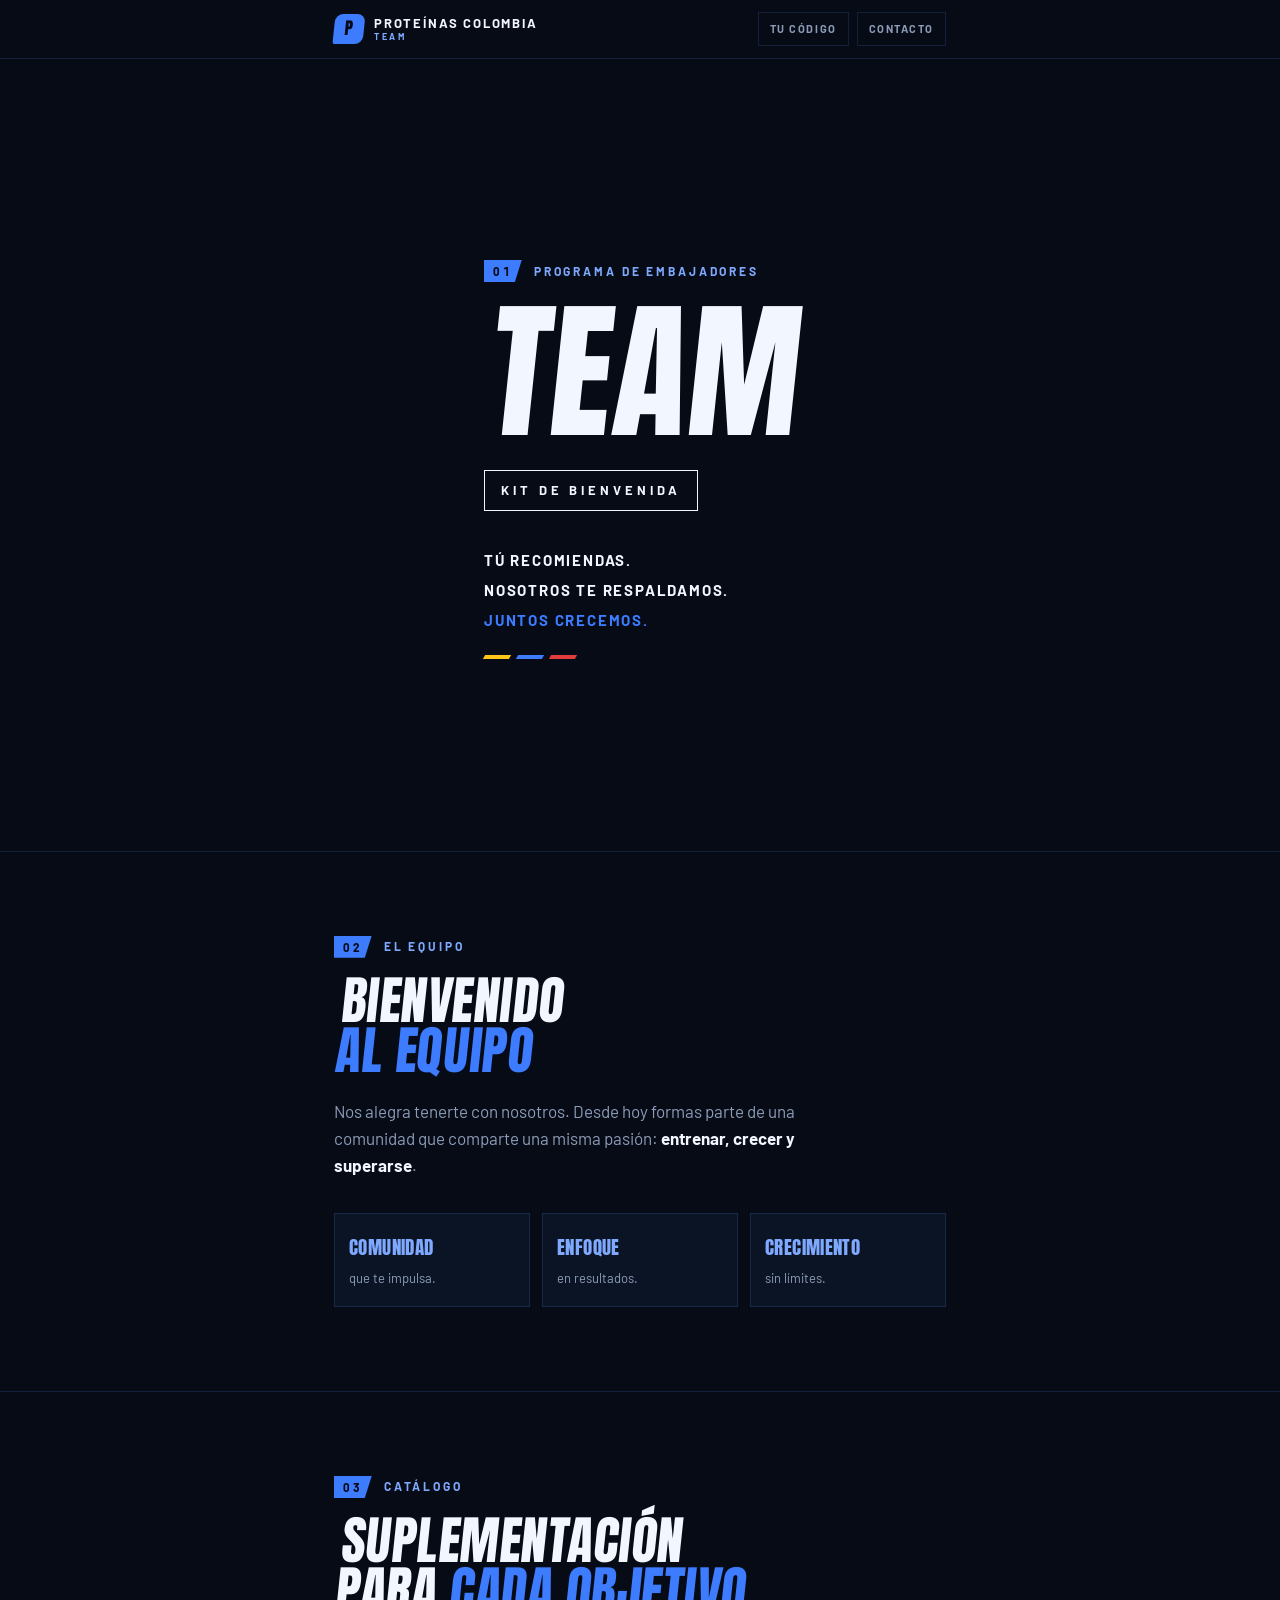
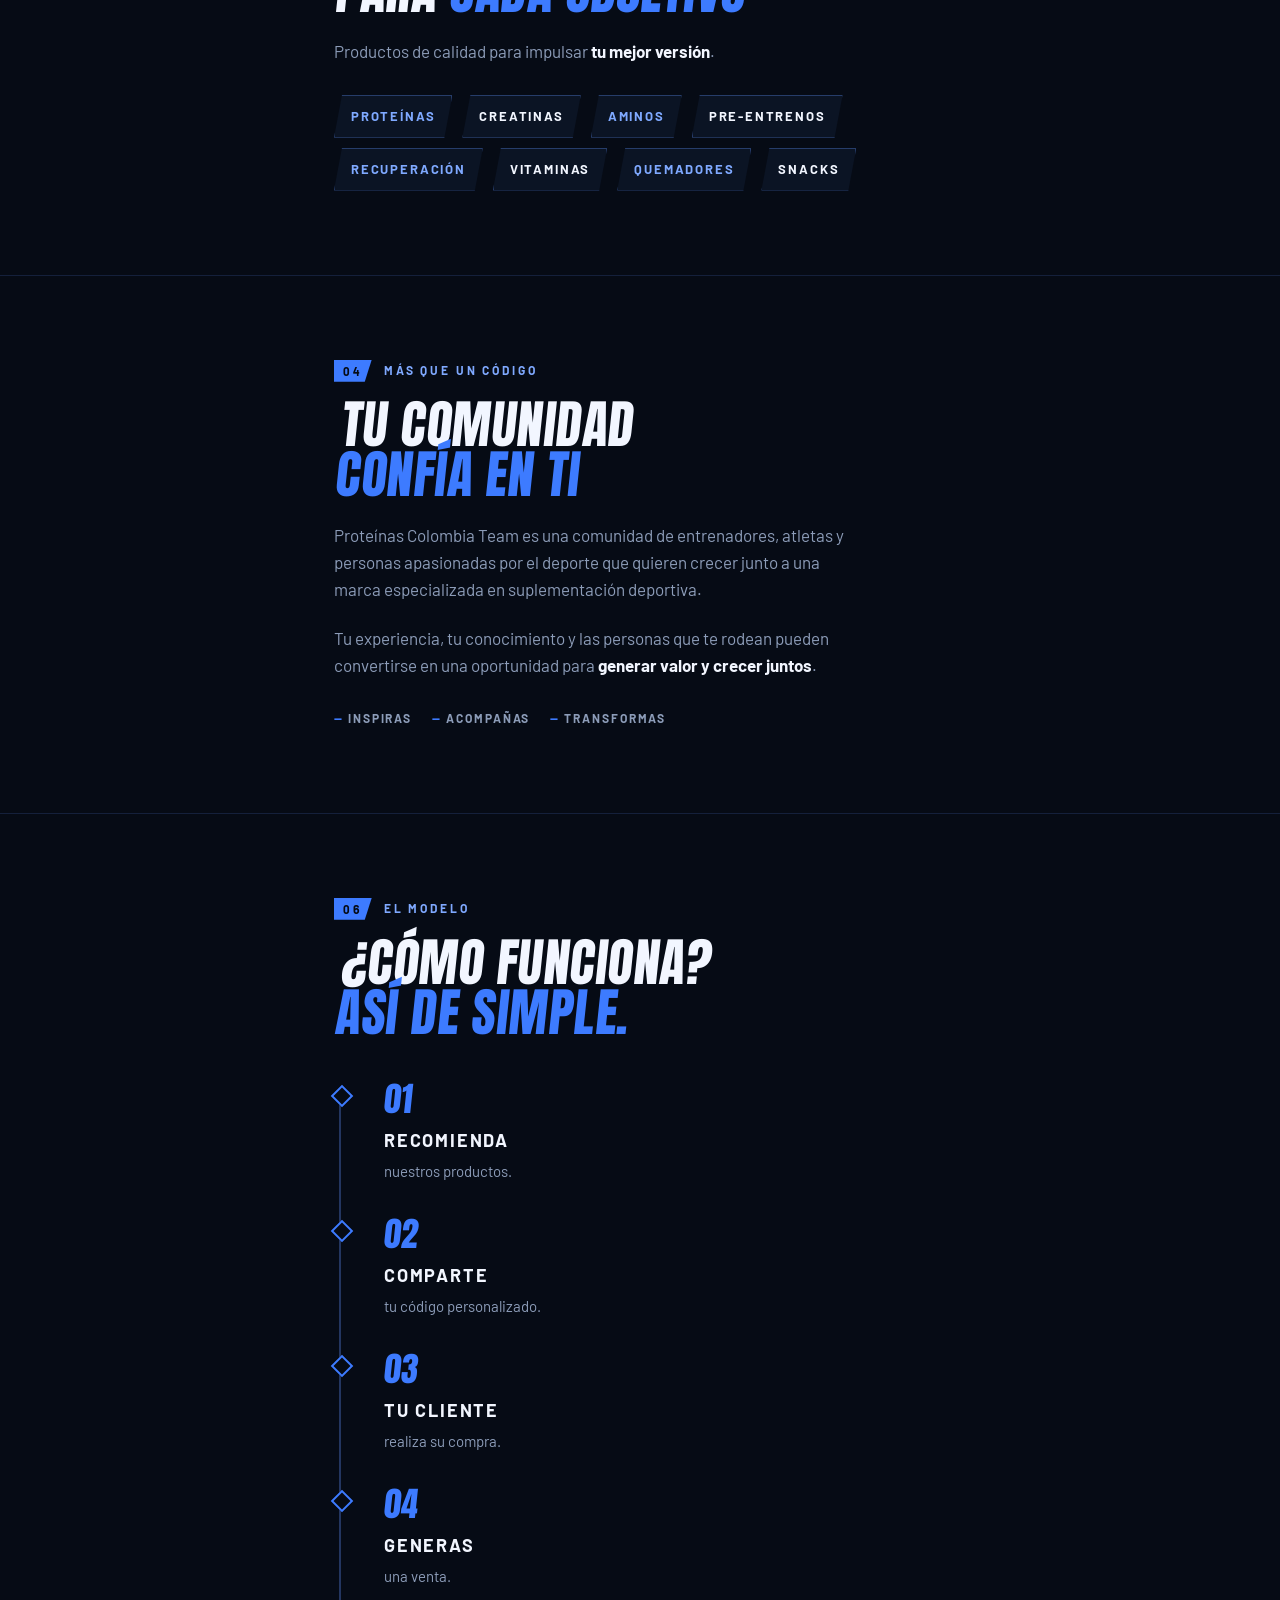
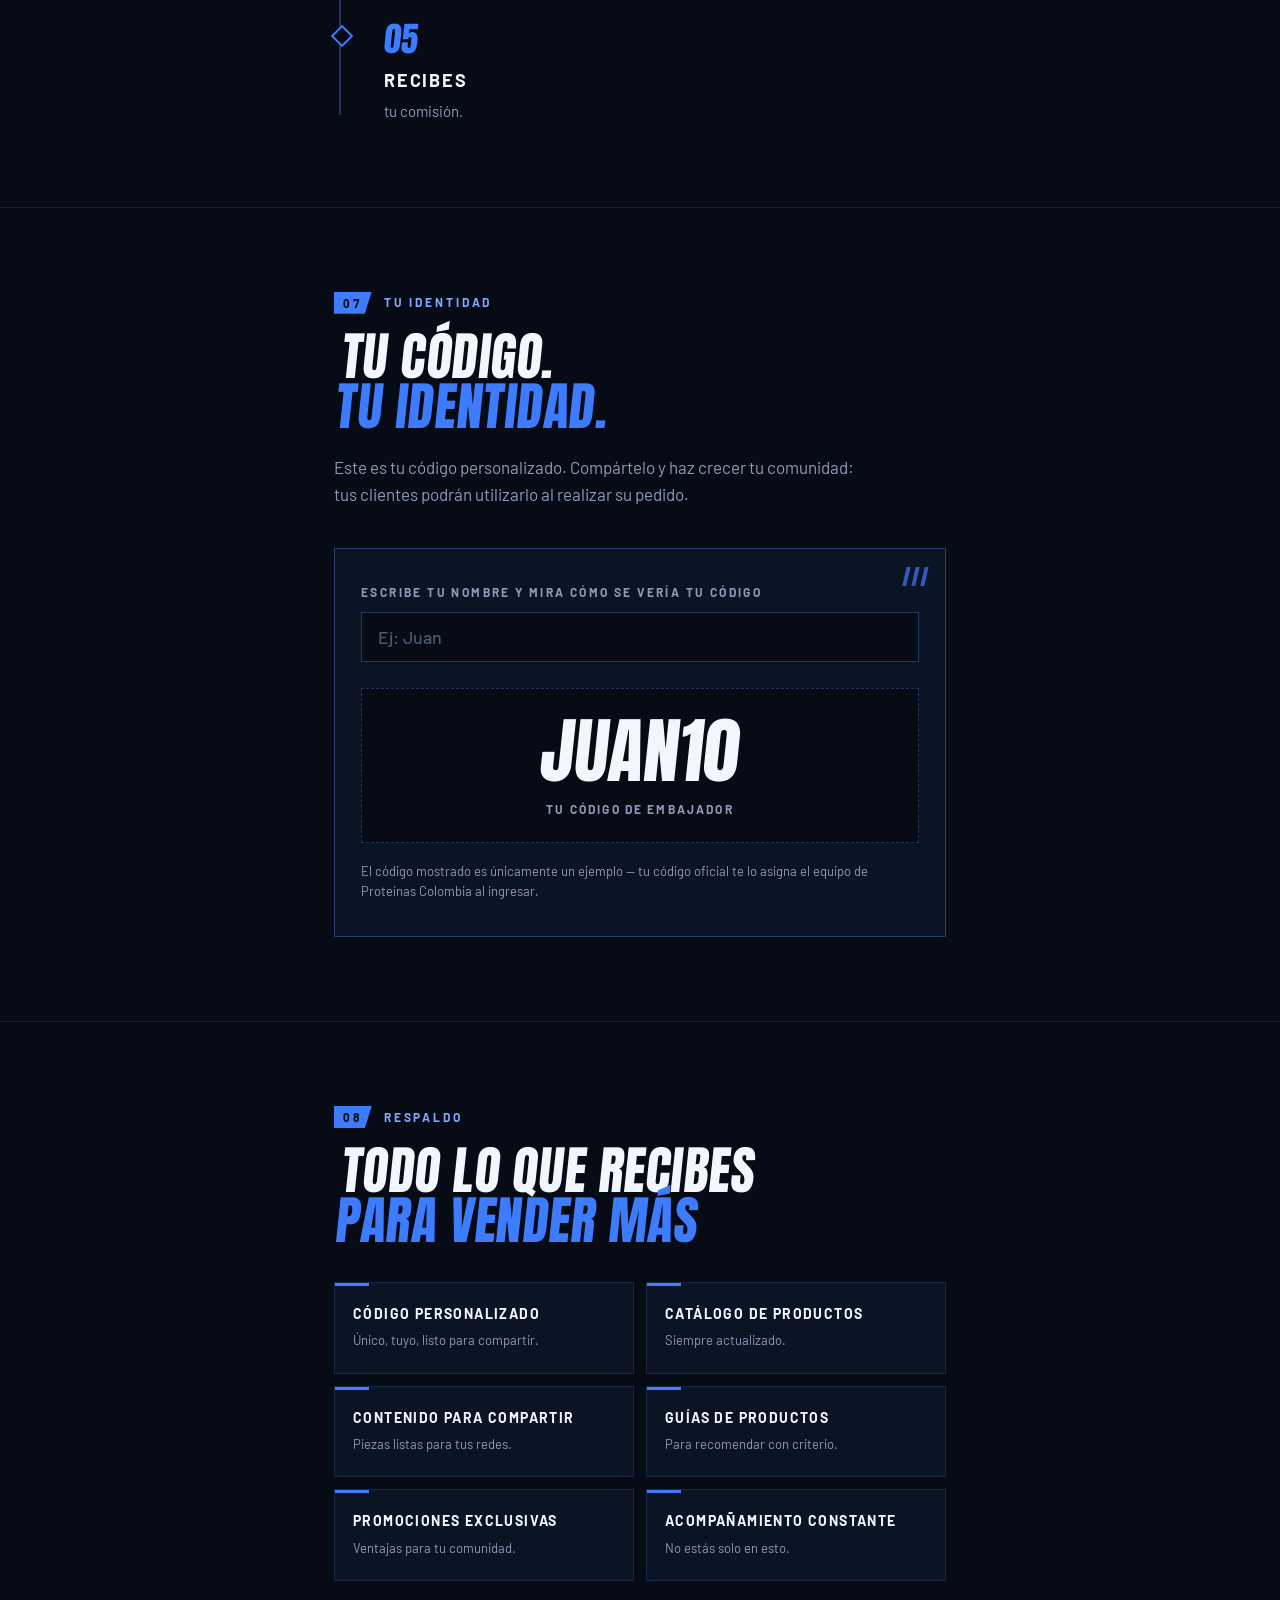
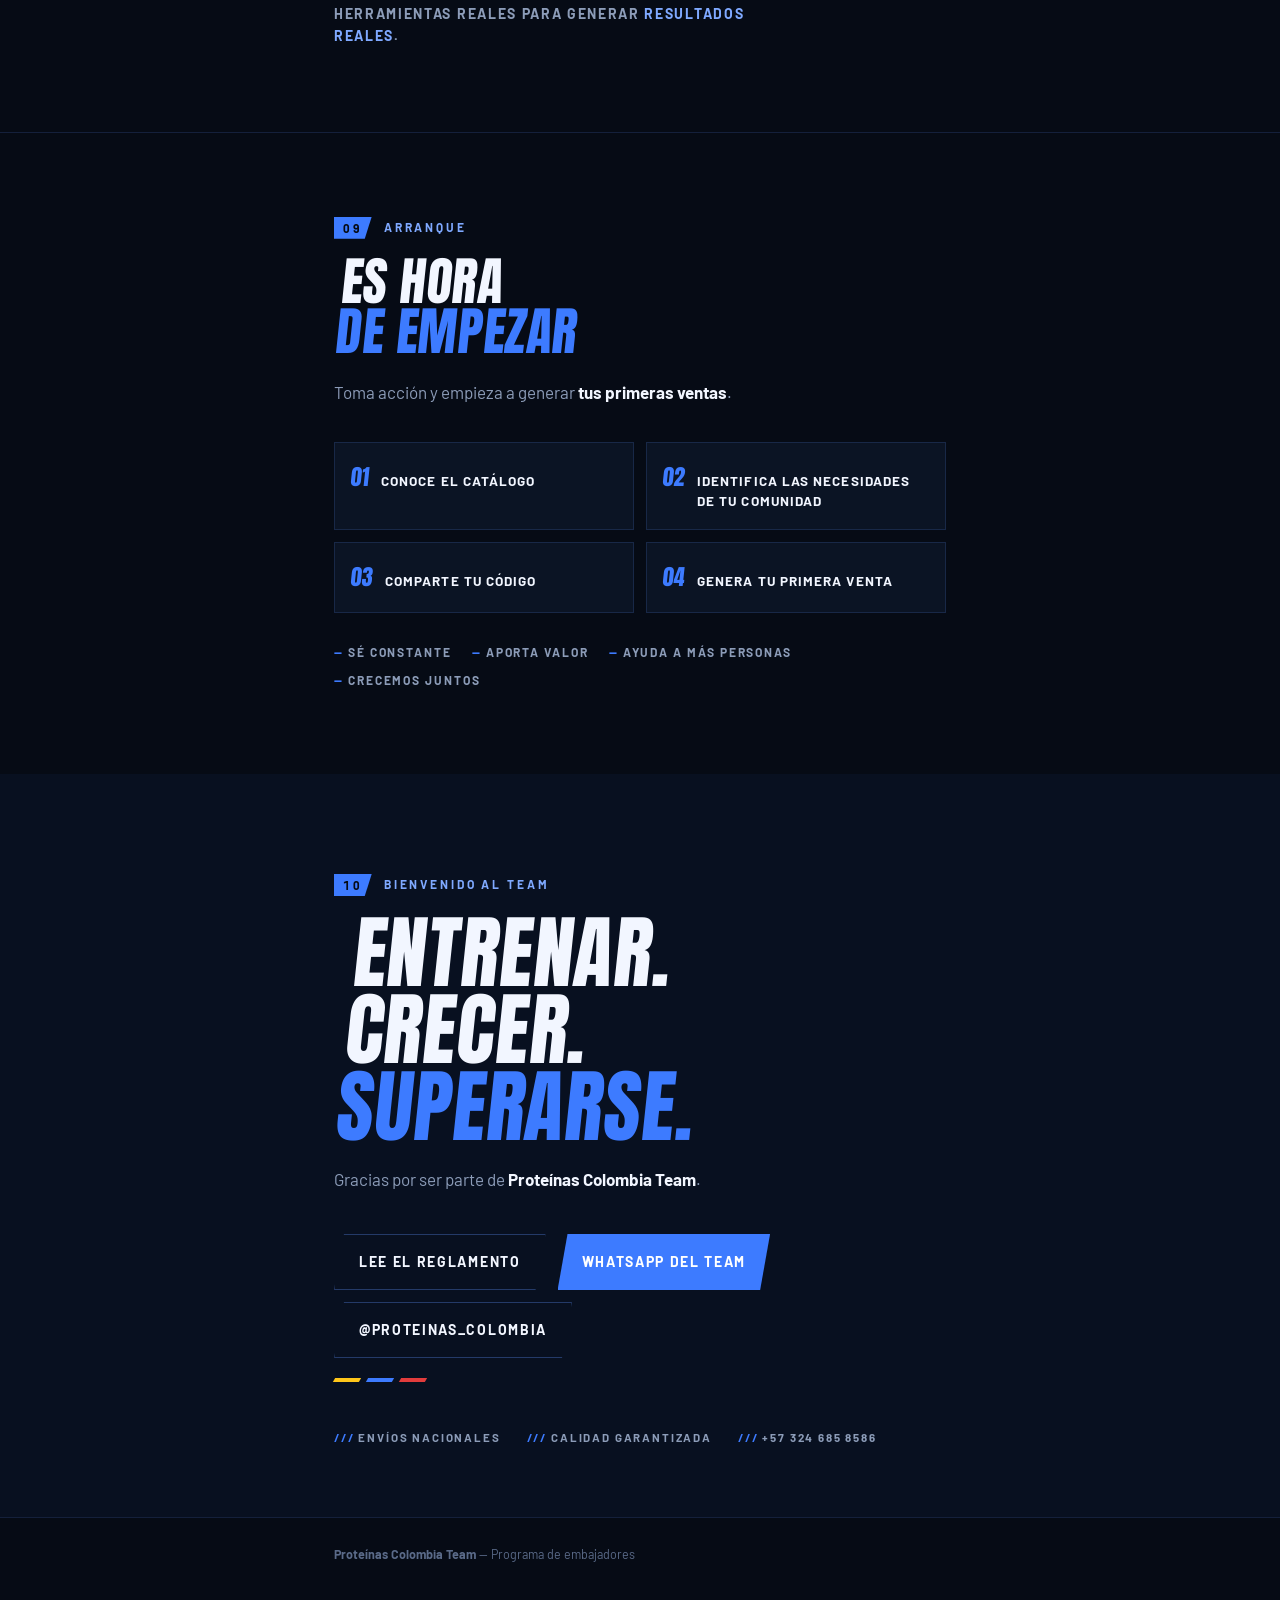
==== web/index.html @ 107feb11 "Versión final aprobada: documentos de producción listos para publicar - Estructura HTML completa con" ====
<!doctype html>
<html lang="es">
<head>
<meta charset="utf-8">
<meta name="viewport" content="width=device-width, initial-scale=1">
<meta name="robots" content="noindex, nofollow">
<meta name="theme-color" content="#060B15">
<link rel="icon" href="data:image/svg+xml,%3Csvg%20xmlns%3D%27http%3A%2F%2Fwww.w3.org%2F2000%2Fsvg%27%20viewBox%3D%270%200%2064%2064%27%3E%3Crect%20width%3D%2764%27%20height%3D%2764%27%20rx%3D%2714%27%20fill%3D%27%233D7BFF%27%2F%3E%3Ctext%20x%3D%2734%27%20y%3D%2747%27%20font-family%3D%27Arial%20Black%2CArial%2Csans-serif%27%20font-size%3D%2740%27%20font-weight%3D%27900%27%20font-style%3D%27italic%27%20text-anchor%3D%27middle%27%20fill%3D%27%23060B15%27%3EP%3C%2Ftext%3E%3C%2Fsvg%3E">
<title>Proteínas Colombia Team — Kit de Bienvenida</title>
<style>
@font-face{font-family:'Anton';font-style:normal;font-weight:400;src:url([data-uri]) format('woff2')}
@font-face{font-family:'Barlow';font-style:normal;font-weight:400;src:url([data-uri]) format('woff2')}
@font-face{font-family:'Barlow';font-style:normal;font-weight:500;src:url([data-uri]) format('woff2')}
@font-face{font-family:'Barlow';font-style:normal;font-weight:700;src:url([data-uri]) format('woff2')}

:root{
  --bg:#060B15;
  --bg-2:#081020;
  --panel:#0B1424;
  --panel-2:#0E1930;
  --line:rgba(96,146,255,.16);
  --line-2:rgba(96,146,255,.32);
  --blue:#3D7BFF;
  --blue-hi:#7FA9FF;
  --paper:#F2F6FF;
  --muted:#8C9CB8;
  --yellow:#FFC61A;
  --red:#E23C3C;
  --display:'Anton',system-ui,sans-serif;
  --body:'Barlow',system-ui,sans-serif;
}
/* Marca de una sola atmósfera: el mundo visual del Team es nocturno, en ambos temas */
:root[data-theme="light"],:root[data-theme="dark"]{color-scheme:dark}

*{box-sizing:border-box}
body{
  margin:0;background:var(--bg);color:var(--paper);
  font-family:var(--body);font-size:17px;line-height:1.6;
  -webkit-font-smoothing:antialiased;overflow-x:hidden;
}

/* ---------- utilidades de marca ---------- */
.wrap{max-width:660px;margin:0 auto;padding:0 24px}
.eyebrow{
  font-size:12px;font-weight:700;letter-spacing:.24em;text-transform:uppercase;
  color:var(--blue-hi);display:flex;align-items:center;gap:12px;margin:0 0 18px;
}
.eyebrow .pg{
  font-variant-numeric:tabular-nums;color:var(--bg);background:var(--blue);
  padding:2px 9px 1px;clip-path:polygon(0 0,100% 0,calc(100% - 7px) 100%,0 100%);
}
h1,h2,h3{margin:0;text-wrap:balance}
.display{
  font-family:var(--display);font-weight:400;text-transform:uppercase;
  transform:skewX(-6deg);transform-origin:left bottom;
  letter-spacing:.01em;line-height:.96;
}
h2.display{font-size:clamp(34px,8vw,52px)}
.display .b{color:var(--blue)}
.tricolor{display:flex;gap:7px;margin:20px 0 0}
.tricolor i{display:block;height:4px;width:26px;transform:skewX(-30deg)}
.tricolor i:nth-child(1){background:var(--yellow)}
.tricolor i:nth-child(2){background:var(--blue)}
.tricolor i:nth-child(3){background:var(--red)}
.lede{color:var(--muted);font-size:17px;max-width:52ch;margin:22px 0 0}
.lede strong{color:var(--paper);font-weight:600}

section{padding:84px 0;border-top:1px solid var(--line);position:relative}
section.flush{border-top:none}



/* ---------- barra de progreso + encabezado ---------- */
header.top{
  position:sticky;top:0;z-index:50;
  background:var(--bg);
  border-bottom:1px solid var(--line);
}
header.top .bar{
  max-width:660px;margin:0 auto;padding:12px 24px;
  display:flex;align-items:center;justify-content:space-between;gap:12px;
}
.logo{display:flex;align-items:center;gap:10px;text-decoration:none;color:var(--paper)}
.logo .mark{
  font-family:var(--display);background:var(--blue);color:var(--bg);
  width:30px;height:30px;display:grid;place-items:center;font-size:17px;
  border-radius:8px 8px 8px 2px;transform:skewX(-6deg);
}
.logo .name{font-weight:700;font-size:13px;letter-spacing:.14em;line-height:1.25}
.logo .name small{display:block;font-size:9px;letter-spacing:.3em;color:var(--blue-hi);font-weight:700}
nav.caps{display:flex;gap:8px}
nav.caps a{
  font-size:11px;font-weight:700;letter-spacing:.14em;text-transform:uppercase;
  color:var(--muted);text-decoration:none;padding:7px 11px;border:1px solid var(--line);
  white-space:nowrap;
}
nav.caps a:hover,nav.caps a:focus-visible{color:var(--paper);border-color:var(--blue)}
a:focus-visible,button:focus-visible,input:focus-visible,summary:focus-visible{outline:2px solid var(--blue-hi);outline-offset:2px}

/* ---------- héroe ---------- */
.hero{
  min-height:88svh;display:flex;flex-direction:column;justify-content:center;
  padding:70px 0 60px;position:relative;overflow:hidden;
}
.hero .chip{
  display:inline-block;border:1px solid var(--paper);padding:9px 16px;
  font-size:13px;font-weight:700;letter-spacing:.3em;text-transform:uppercase;
  margin:26px 0 0;
}
.hero h1{font-size:clamp(64px,19vw,150px)}
.hero .tag{margin:34px 0 0;font-size:15px;font-weight:700;letter-spacing:.12em;text-transform:uppercase;line-height:2}
.hero .tag .b{color:var(--blue)}

/* ---------- valores / chips ---------- */
.vals{display:grid;grid-template-columns:repeat(3,1fr);gap:12px;margin:34px 0 0}
.vals .v{border:1px solid var(--line);background:var(--panel);padding:18px 14px 16px}
.vals .v b{display:block;font-family:var(--display);font-weight:400;text-transform:uppercase;font-size:19px;letter-spacing:.02em;color:var(--blue-hi)}
.vals .v span{font-size:13px;color:var(--muted)}
@media (max-width:520px){.vals{grid-template-columns:1fr 1fr}.vals .v:last-child{grid-column:1/-1}}

.cats{display:flex;flex-wrap:wrap;gap:10px;margin:30px 0 0}
.cats span{
  border:1px solid var(--line-2);padding:10px 16px;font-weight:700;font-size:13px;
  letter-spacing:.14em;text-transform:uppercase;
  clip-path:polygon(8px 0,100% 0,calc(100% - 8px) 100%,0 100%);
  background:var(--panel);
}
.cats span:nth-child(odd){color:var(--blue-hi)}

/* ---------- cómo funciona: línea de tiempo ---------- */
.steps{margin:44px 0 0;position:relative;padding-left:24px}
.steps::before{content:"";position:absolute;left:5px;top:8px;bottom:8px;width:2px;background:var(--line-2)}
.step{position:relative;padding:0 0 34px 26px}
.step:last-child{padding-bottom:0}
.step::before{
  content:"";position:absolute;left:-24px;top:6px;width:12px;height:12px;
  background:var(--bg);border:2px solid var(--blue);transform:rotate(45deg);
}
.step .n{
  font-family:var(--display);font-size:34px;color:var(--blue);
  transform:skewX(-6deg);display:inline-block;line-height:1;
  font-variant-numeric:tabular-nums;
}
.step h3{font-size:18px;font-weight:700;letter-spacing:.1em;text-transform:uppercase;margin:6px 0 4px}
.step p{margin:0;color:var(--muted);font-size:15px}

/* ---------- tu código: demo interactiva ---------- */
.codelab{
  border:1px solid var(--line-2);background:var(--panel);
  padding:34px 26px;margin:40px 0 0;position:relative;overflow:hidden;
}
.codelab::after{
  content:"///";position:absolute;right:16px;top:10px;color:var(--blue);
  font-family:var(--display);font-size:22px;opacity:.7;
}
.codelab label{display:block;font-size:12px;font-weight:700;letter-spacing:.2em;text-transform:uppercase;color:var(--muted);margin:0 0 10px}
.codelab input{
  width:100%;background:var(--bg);border:1px solid var(--line-2);color:var(--paper);
  font-family:var(--body);font-size:18px;font-weight:500;padding:13px 16px;
  text-transform:uppercase;letter-spacing:.06em;
}
.codelab input::placeholder{color:#4A5872;text-transform:none;letter-spacing:0}
.bigcode{
  margin:26px 0 0;text-align:center;border:1px dashed var(--line-2);padding:26px 10px 22px;
  background:var(--bg);
}
.bigcode .c{
  font-family:var(--display);font-size:clamp(46px,13vw,72px);line-height:1;
  transform:skewX(-6deg);display:inline-block;color:var(--paper);
}
.bigcode small{display:block;margin:12px 0 0;color:var(--muted);font-size:12px;letter-spacing:.18em;text-transform:uppercase;font-weight:700}
.codelab .note{margin:18px 0 0;font-size:13px;color:var(--muted)}

/* ---------- beneficios ---------- */
.bens{display:grid;grid-template-columns:1fr 1fr;gap:12px;margin:36px 0 0}
.ben{border:1px solid var(--line);background:var(--panel);padding:20px 18px;position:relative}
.ben::before{content:"";position:absolute;left:0;top:0;width:34px;height:3px;background:var(--blue)}
.ben b{display:block;font-size:14px;font-weight:700;letter-spacing:.1em;text-transform:uppercase}
.ben span{font-size:13px;color:var(--muted)}
@media (max-width:460px){.bens{grid-template-columns:1fr}}

/* ---------- primeros pasos ---------- */
.starts{display:grid;grid-template-columns:1fr 1fr;gap:12px;margin:36px 0 0}
.start{border:1px solid var(--line);background:var(--panel)}
.start .t{padding:16px 16px 18px;display:flex;gap:12px;align-items:baseline}
.start .t .n{font-family:var(--display);color:var(--blue);font-size:22px;transform:skewX(-6deg);font-variant-numeric:tabular-nums}
.start .t b{font-size:13.5px;font-weight:700;letter-spacing:.08em;text-transform:uppercase;line-height:1.5}
@media (max-width:460px){.starts{grid-template-columns:1fr}}
.mantra{display:flex;flex-wrap:wrap;gap:8px 20px;margin:30px 0 0;font-size:12px;font-weight:700;letter-spacing:.16em;text-transform:uppercase;color:var(--muted)}
.mantra span::before{content:"— ";color:var(--blue)}

/* ---------- puente al reglamento ---------- */
.bridge{
  background:#081020;text-align:left;
  border-top:1px solid var(--line);
}
.bridge .big{font-size:clamp(40px,10vw,72px)}

/* ---------- reglamento ---------- */
.accepts{margin:34px 0 0;padding:0;list-style:none;display:grid;gap:10px}
.accepts li{
  display:flex;gap:14px;align-items:flex-start;border:1px solid var(--line);
  background:var(--panel);padding:14px 16px;font-size:15px;
}
.accepts li::before{
  content:"✓";color:var(--bg);background:var(--blue);min-width:22px;height:22px;
  display:grid;place-items:center;font-weight:700;font-size:13px;margin-top:1px;
  clip-path:polygon(0 0,100% 0,100% 78%,78% 100%,0 100%);
}

.rulesmeta{
  display:flex;align-items:center;justify-content:space-between;gap:16px;
  margin:36px 0 14px;font-size:12px;font-weight:700;letter-spacing:.18em;
  text-transform:uppercase;color:var(--muted);
}
.rulesmeta .count{color:var(--blue-hi);font-variant-numeric:tabular-nums}
.rulebar{height:3px;background:var(--line);margin:0 0 22px;position:relative}
.rulebar i{position:absolute;left:0;top:0;bottom:0;width:0;background:var(--blue)}

.rules{display:grid;gap:10px}
details.rule{border:1px solid var(--line);background:var(--panel)}
details.rule[open]{border-color:var(--line-2);background:var(--panel-2)}
details.rule summary{
  list-style:none;cursor:pointer;display:flex;align-items:baseline;gap:16px;
  padding:16px 18px;user-select:none;
}
details.rule summary::-webkit-details-marker{display:none}
.rule .n{
  font-family:var(--display);font-size:26px;color:var(--blue);transform:skewX(-6deg);
  min-width:38px;font-variant-numeric:tabular-nums;line-height:1;
}
.rule.leida .n{color:var(--muted)}
.rule h3{font-size:15px;font-weight:700;letter-spacing:.1em;text-transform:uppercase;flex:1}
.rule summary::after{content:"+";font-family:var(--display);color:var(--blue-hi);font-size:20px}
details.rule[open] summary::after{transform:rotate(45deg)}
.rule p{margin:0;padding:0 18px 18px 72px;color:var(--muted);font-size:15px}
@media (max-width:460px){.rule p{padding-left:18px}}

.recuerda{
  margin:56px 0 0;border:1px solid rgba(255,198,26,.5);background:rgba(255,198,26,.06);
  padding:24px 22px;display:flex;gap:16px;align-items:flex-start;
}
.recuerda .w{font-family:var(--display);color:var(--yellow);font-size:22px;transform:skewX(-6deg)}
.recuerda b{color:var(--yellow);display:block;font-size:13px;letter-spacing:.2em;text-transform:uppercase;margin:0 0 6px}
.recuerda p{margin:0;font-size:15px;color:var(--paper)}

/* ---------- cierre ---------- */
.final{text-align:left;padding:100px 0 70px;background:#081020}
.final .big{font-size:clamp(44px,11vw,80px)}
.ctas{display:flex;flex-wrap:wrap;gap:12px;margin:40px 0 0}
.btn{
  display:inline-flex;align-items:center;gap:10px;text-decoration:none;
  font-weight:700;font-size:14px;letter-spacing:.12em;text-transform:uppercase;
  padding:16px 24px;
  clip-path:polygon(10px 0,100% 0,calc(100% - 10px) 100%,0 100%);
}
.btn.wa{background:var(--blue);color:#fff}
.btn.wa:hover{background:var(--blue-hi);color:var(--bg)}
.btn.ig{border:1px solid var(--line-2);color:var(--paper);background:transparent}
.btn.ig:hover{border-color:var(--blue)}
.finfo{
  display:flex;flex-wrap:wrap;gap:8px 26px;margin:46px 0 0;
  font-size:11.5px;font-weight:700;letter-spacing:.16em;text-transform:uppercase;color:var(--muted);
}
.finfo span::before{content:"/// ";color:var(--blue)}
footer.demo{
  border-top:1px solid var(--line);padding:26px 0 40px;color:#5A6A88;font-size:12.5px;
}
footer.demo .wrap{display:grid;gap:6px}
</style>
</head>
<body>

<header class="top">
  <div class="bar">
    <a class="logo" href="#inicio" aria-label="Proteínas Colombia Team — inicio">
      <span class="mark">P</span>
      <span class="name">PROTEÍNAS COLOMBIA<small>TEAM</small></span>
    </a>
    <nav class="caps" aria-label="Secciones">
      <a href="#codigo-sec">Tu código</a>
      <a href="#contacto">Contacto</a>
    </nav>
  </div>
</header>


<!-- ============ HÉROE — boceto pág. 01 ============ -->
<section class="hero flush" id="inicio">
  <div class="wrap">
    <p class="eyebrow"><span class="pg">01</span> Programa de embajadores</p>
    <h1 class="display">Team</h1>
    <span class="chip">Kit de bienvenida</span>
    <p class="tag">Tú recomiendas.<br>Nosotros te respaldamos.<br><span class="b">Juntos crecemos.</span></p>
    <div class="tricolor"><i></i><i></i><i></i></div>
  </div>
</section>

<!-- ============ BIENVENIDA — pág. 02 ============ -->
<section id="bienvenida">
  <div class="wrap">
    <p class="eyebrow"><span class="pg">02</span> El equipo</p>
    <h2 class="display">Bienvenido<br><span class="b">al equipo</span></h2>
    <p class="lede">Nos alegra tenerte con nosotros. Desde hoy formas parte de una comunidad que comparte una misma pasión: <strong>entrenar, crecer y superarse</strong>.</p>
    <div class="vals">
      <div class="v"><b>Comunidad</b><span>que te impulsa.</span></div>
      <div class="v"><b>Enfoque</b><span>en resultados.</span></div>
      <div class="v"><b>Crecimiento</b><span>sin límites.</span></div>
    </div>
  </div>
</section>

<!-- ============ PRODUCTOS — pág. 03 ============ -->
<section>
  <div class="wrap">
    <p class="eyebrow"><span class="pg">03</span> Catálogo</p>
    <h2 class="display">Suplementación<br>para <span class="b">cada objetivo</span></h2>
    <p class="lede">Productos de calidad para impulsar <strong>tu mejor versión</strong>.</p>
    <div class="cats">
      <span>Proteínas</span><span>Creatinas</span><span>Aminos</span><span>Pre-entrenos</span>
      <span>Recuperación</span><span>Vitaminas</span><span>Quemadores</span><span>Snacks</span>
    </div>
  </div>
</section>

<!-- ============ COMUNIDAD — págs. 04 y 05 ============ -->
<section>
  <div class="wrap">
    <p class="eyebrow"><span class="pg">04</span> Más que un código</p>
    <h2 class="display">Tu comunidad<br><span class="b">confía en ti</span></h2>
    <p class="lede">Proteínas Colombia Team es una comunidad de entrenadores, atletas y personas apasionadas por el deporte que quieren crecer junto a una marca especializada en suplementación deportiva.</p>
    <p class="lede">Tu experiencia, tu conocimiento y las personas que te rodean pueden convertirse en una oportunidad para <strong>generar valor y crecer juntos</strong>.</p>
    <div class="mantra"><span>Inspiras</span><span>Acompañas</span><span>Transformas</span></div>
  </div>
</section>

<!-- ============ CÓMO FUNCIONA — pág. 06 ============ -->
<section>
  <div class="wrap">
    <p class="eyebrow"><span class="pg">06</span> El modelo</p>
    <h2 class="display">¿Cómo funciona?<br><span class="b">Así de simple.</span></h2>
    <div class="steps">
      <div class="step"><span class="n">01</span><h3>Recomienda</h3><p>nuestros productos.</p></div>
      <div class="step"><span class="n">02</span><h3>Comparte</h3><p>tu código personalizado.</p></div>
      <div class="step"><span class="n">03</span><h3>Tu cliente</h3><p>realiza su compra.</p></div>
      <div class="step"><span class="n">04</span><h3>Generas</h3><p>una venta.</p></div>
      <div class="step"><span class="n">05</span><h3>Recibes</h3><p>tu comisión.</p></div>
    </div>
  </div>
</section>

<!-- ============ TU CÓDIGO — pág. 07 (interactivo) ============ -->
<section id="codigo-sec">
  <div class="wrap">
    <p class="eyebrow"><span class="pg">07</span> Tu identidad</p>
    <h2 class="display">Tu código.<br><span class="b">Tu identidad.</span></h2>
    <p class="lede">Este es tu código personalizado. Compártelo y haz crecer tu comunidad: tus clientes podrán utilizarlo al realizar su pedido.</p>
    <div class="codelab">
      <label for="nombre">Escribe tu nombre y mira cómo se vería tu código</label>
      <input id="nombre" type="text" maxlength="12" autocomplete="off" placeholder="Ej: Juan">
      <div class="bigcode" aria-live="polite">
        <span class="c" id="codigo">JUAN10</span>
        <small>Tu código de embajador</small>
      </div>
      <p class="note">El código mostrado es únicamente un ejemplo — tu código oficial te lo asigna el equipo de Proteínas Colombia al ingresar.</p>
    </div>
  </div>
</section>

<!-- ============ BENEFICIOS — pág. 08 ============ -->
<section>
  <div class="wrap">
    <p class="eyebrow"><span class="pg">08</span> Respaldo</p>
    <h2 class="display">Todo lo que recibes<br><span class="b">para vender más</span></h2>
    <div class="bens">
      <div class="ben"><b>Código personalizado</b><span>Único, tuyo, listo para compartir.</span></div>
      <div class="ben"><b>Catálogo de productos</b><span>Siempre actualizado.</span></div>
      <div class="ben"><b>Contenido para compartir</b><span>Piezas listas para tus redes.</span></div>
      <div class="ben"><b>Guías de productos</b><span>Para recomendar con criterio.</span></div>
      <div class="ben"><b>Promociones exclusivas</b><span>Ventajas para tu comunidad.</span></div>
      <div class="ben"><b>Acompañamiento constante</b><span>No estás solo en esto.</span></div>
    </div>
    <p class="lede" style="font-size:14px;letter-spacing:.12em;text-transform:uppercase;font-weight:700">Herramientas reales para generar <strong style="color:var(--blue-hi)">resultados reales</strong>.</p>
  </div>
</section>

<!-- ============ PRIMEROS PASOS — pág. 09 ============ -->
<section>
  <div class="wrap">
    <p class="eyebrow"><span class="pg">09</span> Arranque</p>
    <h2 class="display">Es hora<br><span class="b">de empezar</span></h2>
    <p class="lede">Toma acción y empieza a generar <strong>tus primeras ventas</strong>.</p>
    <div class="starts">
      <div class="start"><div class="t"><span class="n">01</span><b>Conoce el catálogo</b></div></div>
      <div class="start"><div class="t"><span class="n">02</span><b>Identifica las necesidades de tu comunidad</b></div></div>
      <div class="start"><div class="t"><span class="n">03</span><b>Comparte tu código</b></div></div>
      <div class="start"><div class="t"><span class="n">04</span><b>Genera tu primera venta</b></div></div>
    </div>
    <div class="mantra"><span>Sé constante</span><span>Aporta valor</span><span>Ayuda a más personas</span><span>Crecemos juntos</span></div>
  </div>
</section>

<!-- ============ CIERRE — pág. 10 ============ -->
<section class="final flush" id="contacto">
  <div class="wrap">
    <p class="eyebrow"><span class="pg">10</span> Bienvenido al Team</p>
    <h2 class="display big">Entrenar.<br>Crecer.<br><span class="b">Superarse.</span></h2>
    <p class="lede">Gracias por ser parte de <strong>Proteínas Colombia Team</strong>.</p>
    <div class="ctas">
      <a class="btn ig" href="reglamento.html">Lee el reglamento</a>
      <a class="btn wa" href="https://wa.me/573246858586?text=Hola%2C%20soy%20nuevo%20embajador%20del%20Team%20%F0%9F%92%AA" target="_blank" rel="noopener">WhatsApp del Team</a>
      <a class="btn ig" href="https://instagram.com/proteinas_colombia" target="_blank" rel="noopener">@proteinas_colombia</a>
    </div>
    <div class="tricolor"><i></i><i></i><i></i></div>
    <div class="finfo">
      <span>Envíos nacionales</span><span>Calidad garantizada</span><span>+57 324 685 8586</span>
    </div>
  </div>
</section>

<footer class="demo">
  <div class="wrap">
    <span><b>Proteínas Colombia Team</b> — Programa de embajadores</span>
  </div>
</footer>

<script>
(function(){
  "use strict";
  var input=document.getElementById("nombre"), out=document.getElementById("codigo");
  input.addEventListener("input",function(){
    var n=input.value.normalize("NFD").replace(/[\u0300-\u036f]/g,"")
      .replace(/[^a-zA-Z]/g,"").toUpperCase();
    out.textContent=(n||"JUAN")+"10";
  });
})();
</script>

</body>
</html>
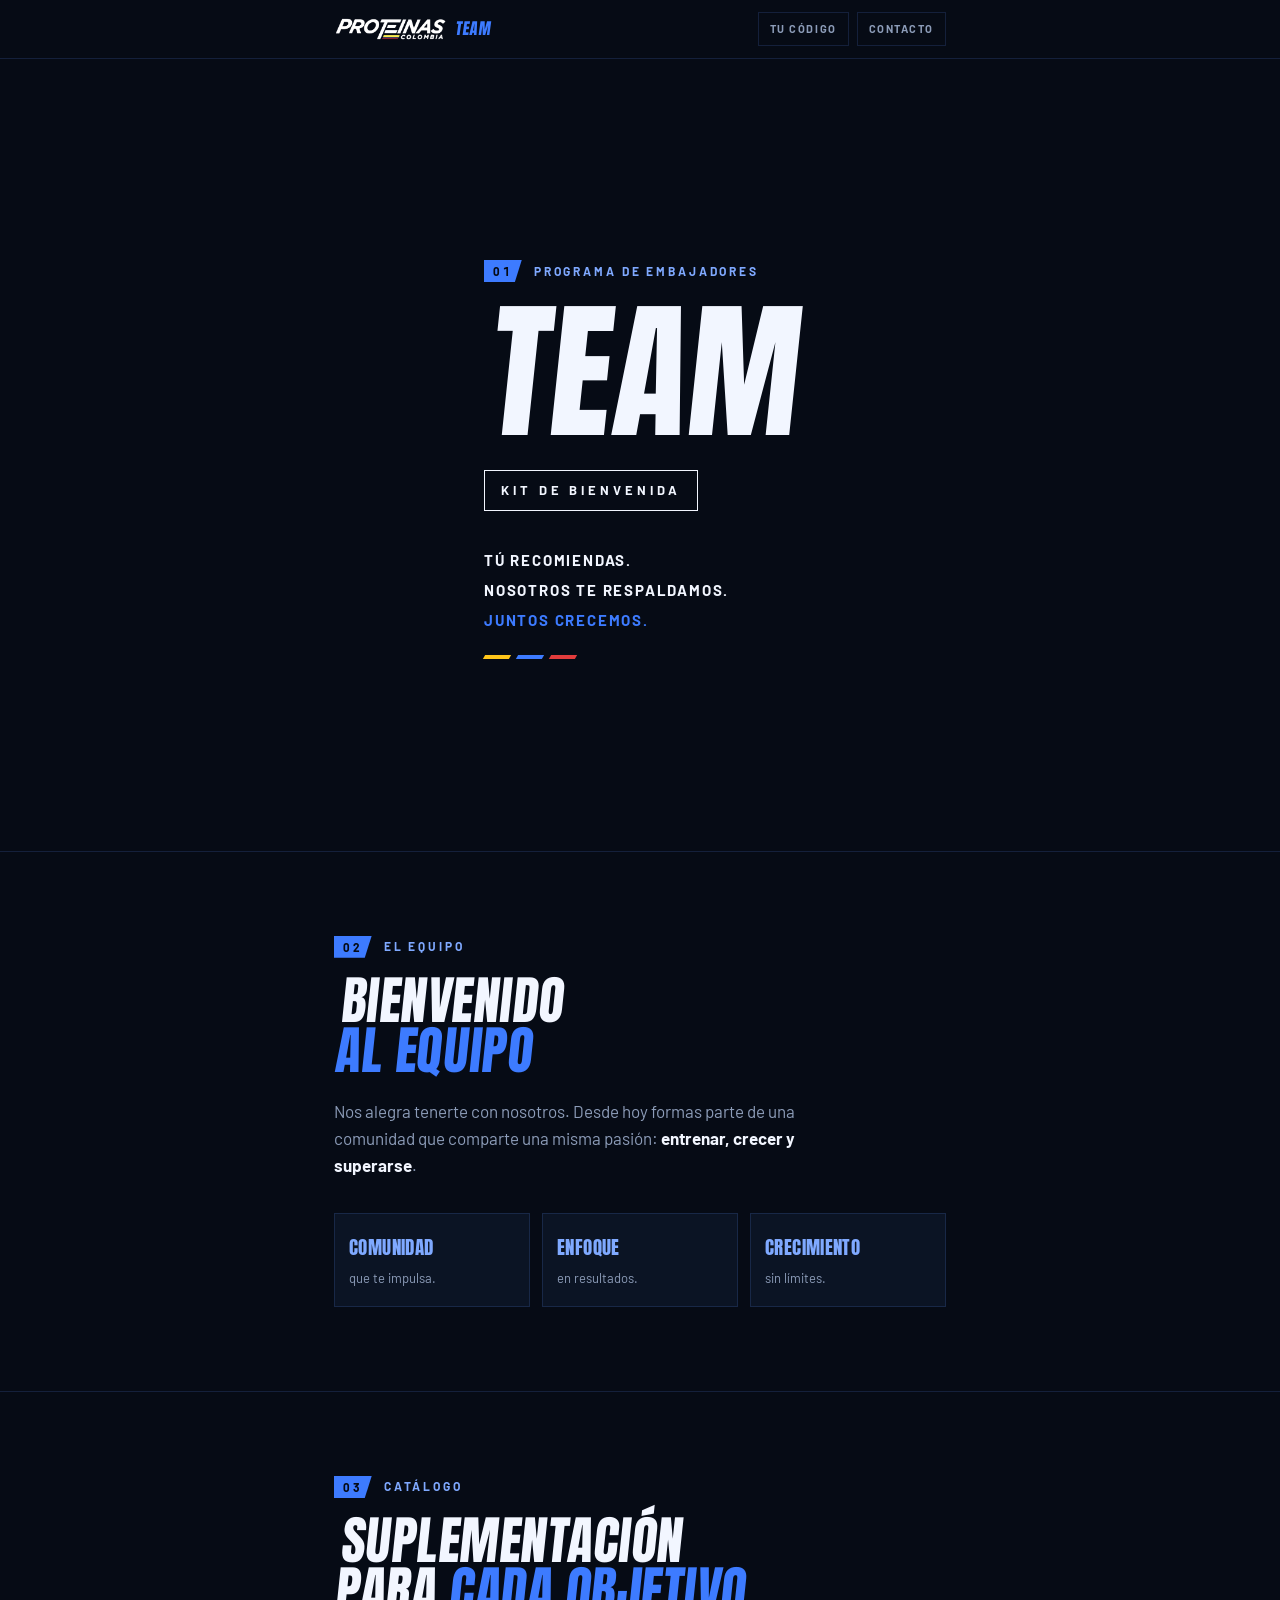
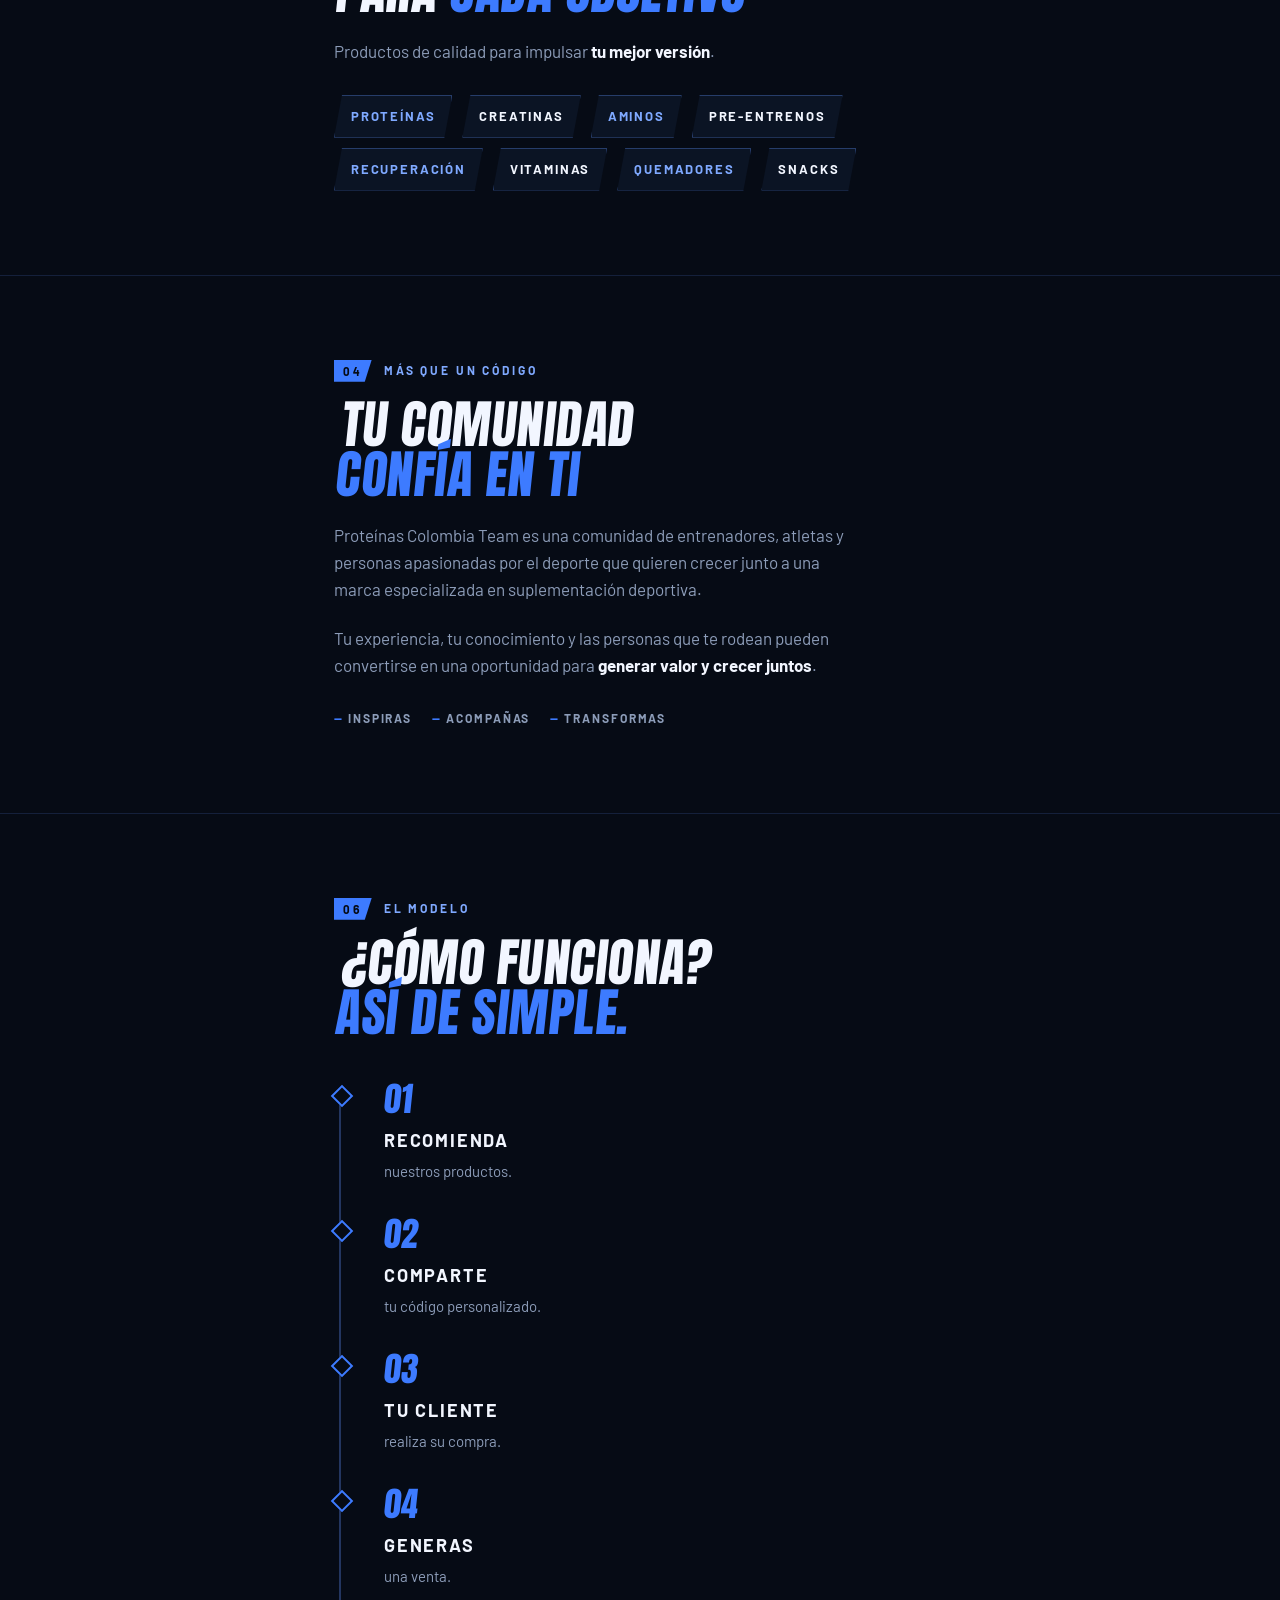
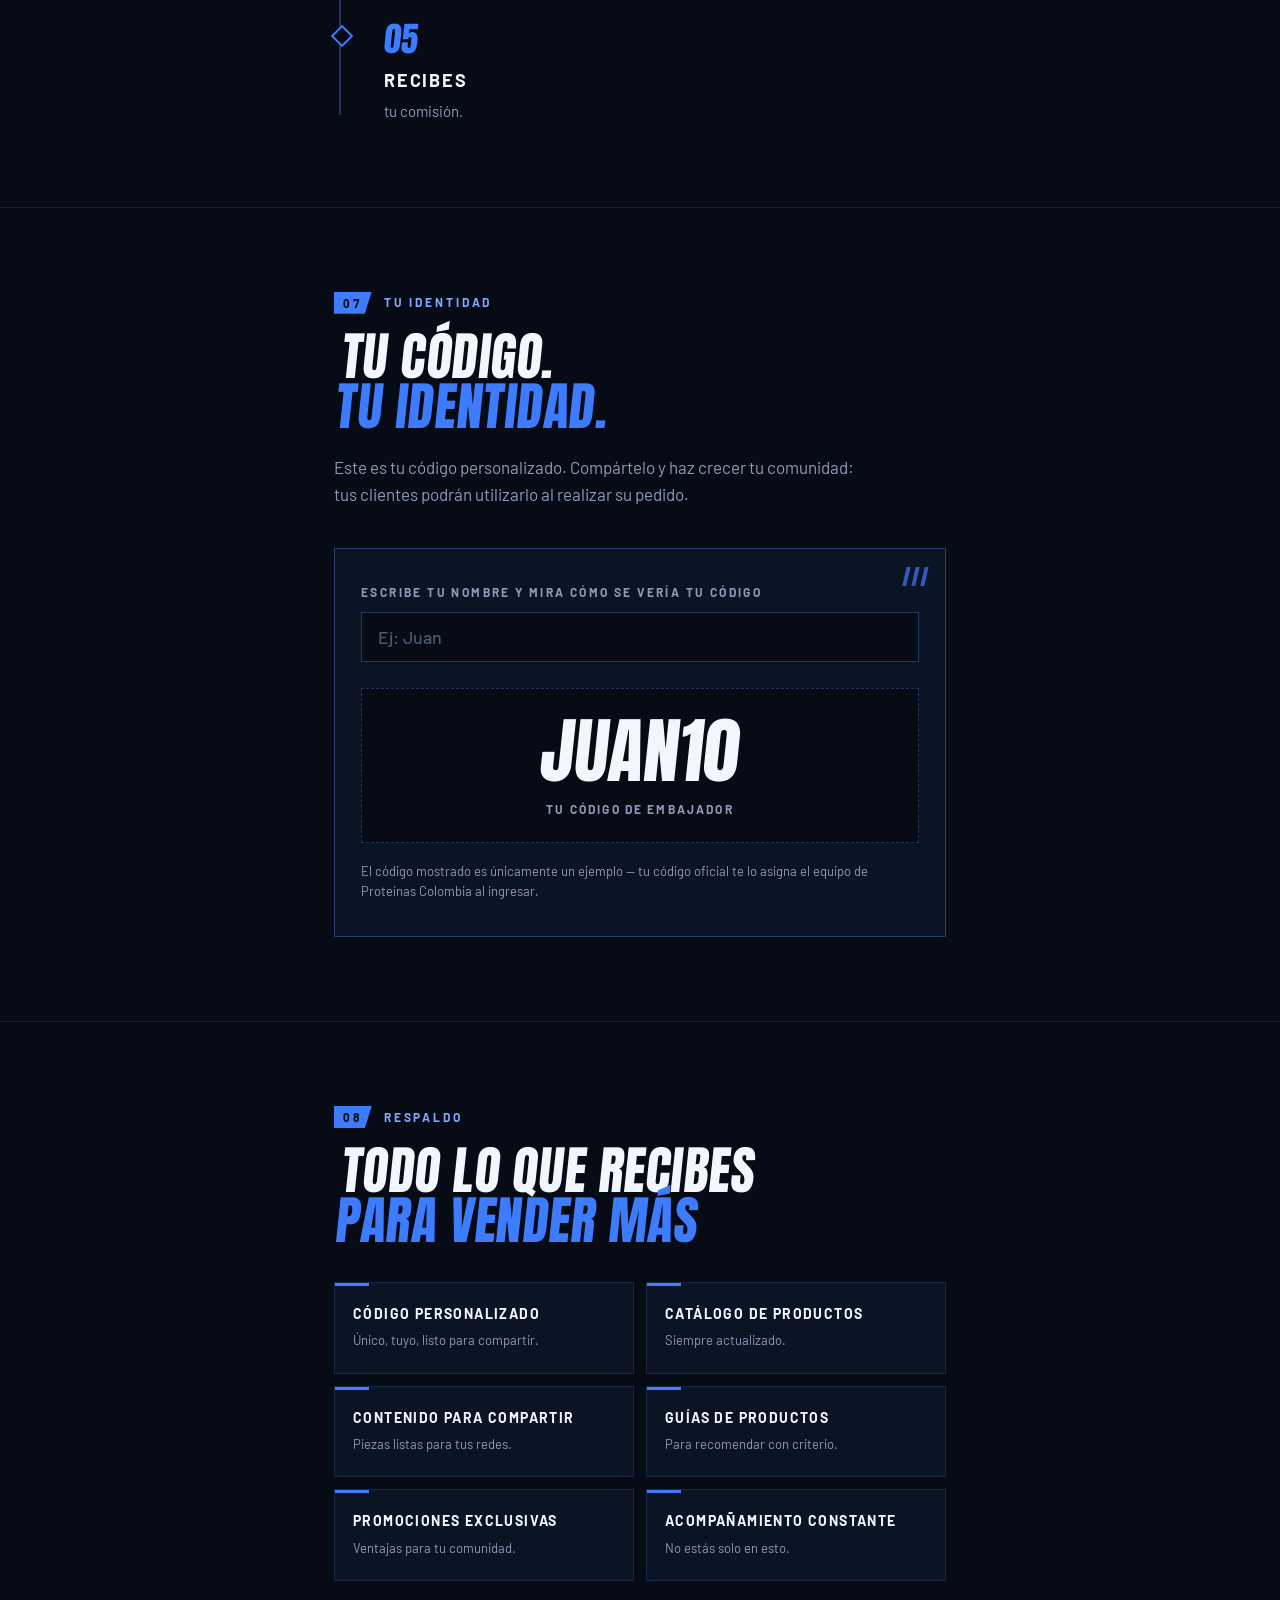
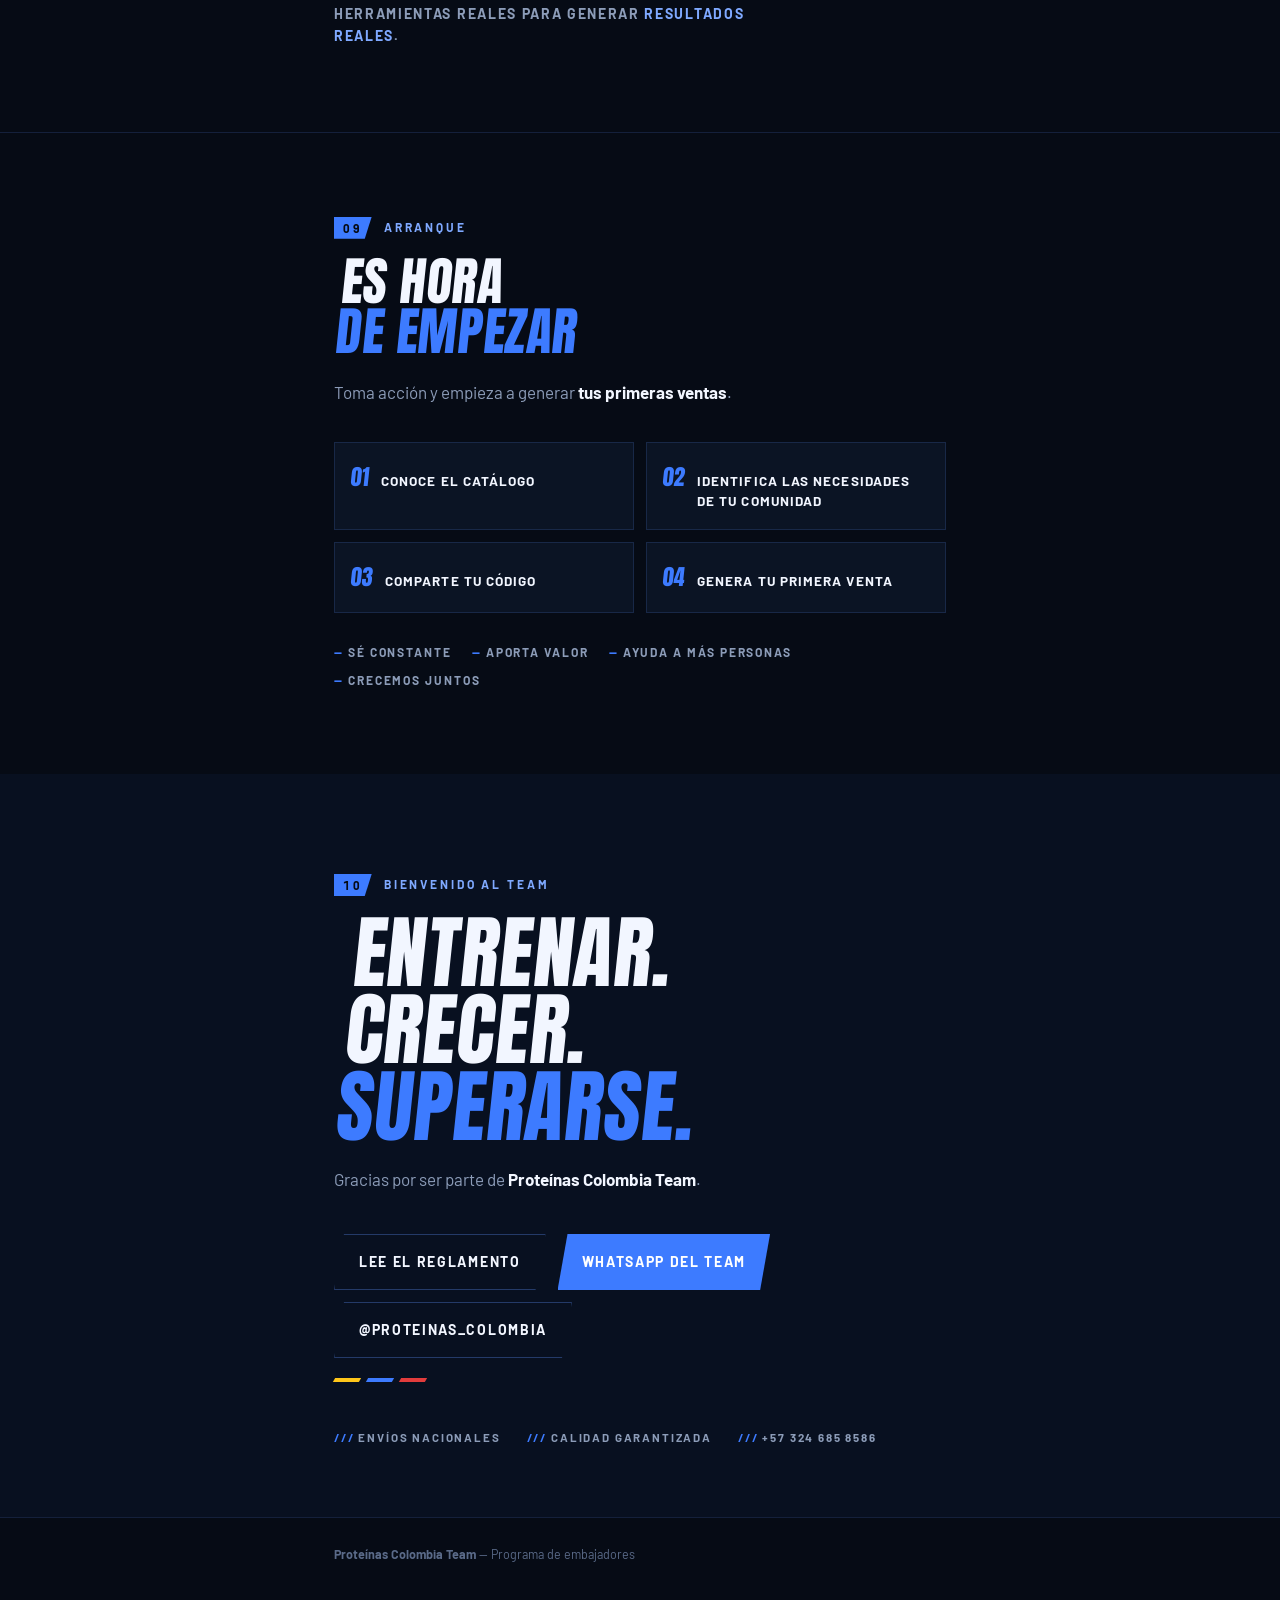
==== commit 9366dc32: "Logo oficial de la tienda integrado en ambas páginas - Máster del logo reconstruido a partir del arc" ====
--- a/web/index.html
+++ b/web/index.html
@@ -80,14 +80,9 @@
   max-width:660px;margin:0 auto;padding:12px 24px;
   display:flex;align-items:center;justify-content:space-between;gap:12px;
 }
-.logo{display:flex;align-items:center;gap:10px;text-decoration:none;color:var(--paper)}
-.logo .mark{
-  font-family:var(--display);background:var(--blue);color:var(--bg);
-  width:30px;height:30px;display:grid;place-items:center;font-size:17px;
-  border-radius:8px 8px 8px 2px;transform:skewX(-6deg);
-}
-.logo .name{font-weight:700;font-size:13px;letter-spacing:.14em;line-height:1.25}
-.logo .name small{display:block;font-size:9px;letter-spacing:.3em;color:var(--blue-hi);font-weight:700}
+.logo{display:flex;align-items:center;gap:9px;text-decoration:none}
+.logo img{height:24px;width:auto;display:block}
+.logo .teamtag{font-family:var(--display);color:var(--blue);font-size:16px;transform:skewX(-8deg);letter-spacing:.03em;text-transform:uppercase}
 nav.caps{display:flex;gap:8px}
 nav.caps a{
   font-size:11px;font-weight:700;letter-spacing:.14em;text-transform:uppercase;
@@ -274,8 +269,8 @@
 <header class="top">
   <div class="bar">
     <a class="logo" href="#inicio" aria-label="Proteínas Colombia Team — inicio">
-      <span class="mark">P</span>
-      <span class="name">PROTEÍNAS COLOMBIA<small>TEAM</small></span>
+      <img src="[data-uri]" alt="Proteínas Colombia">
+      <span class="teamtag">Team</span>
     </a>
     <nav class="caps" aria-label="Secciones">
       <a href="#codigo-sec">Tu código</a>
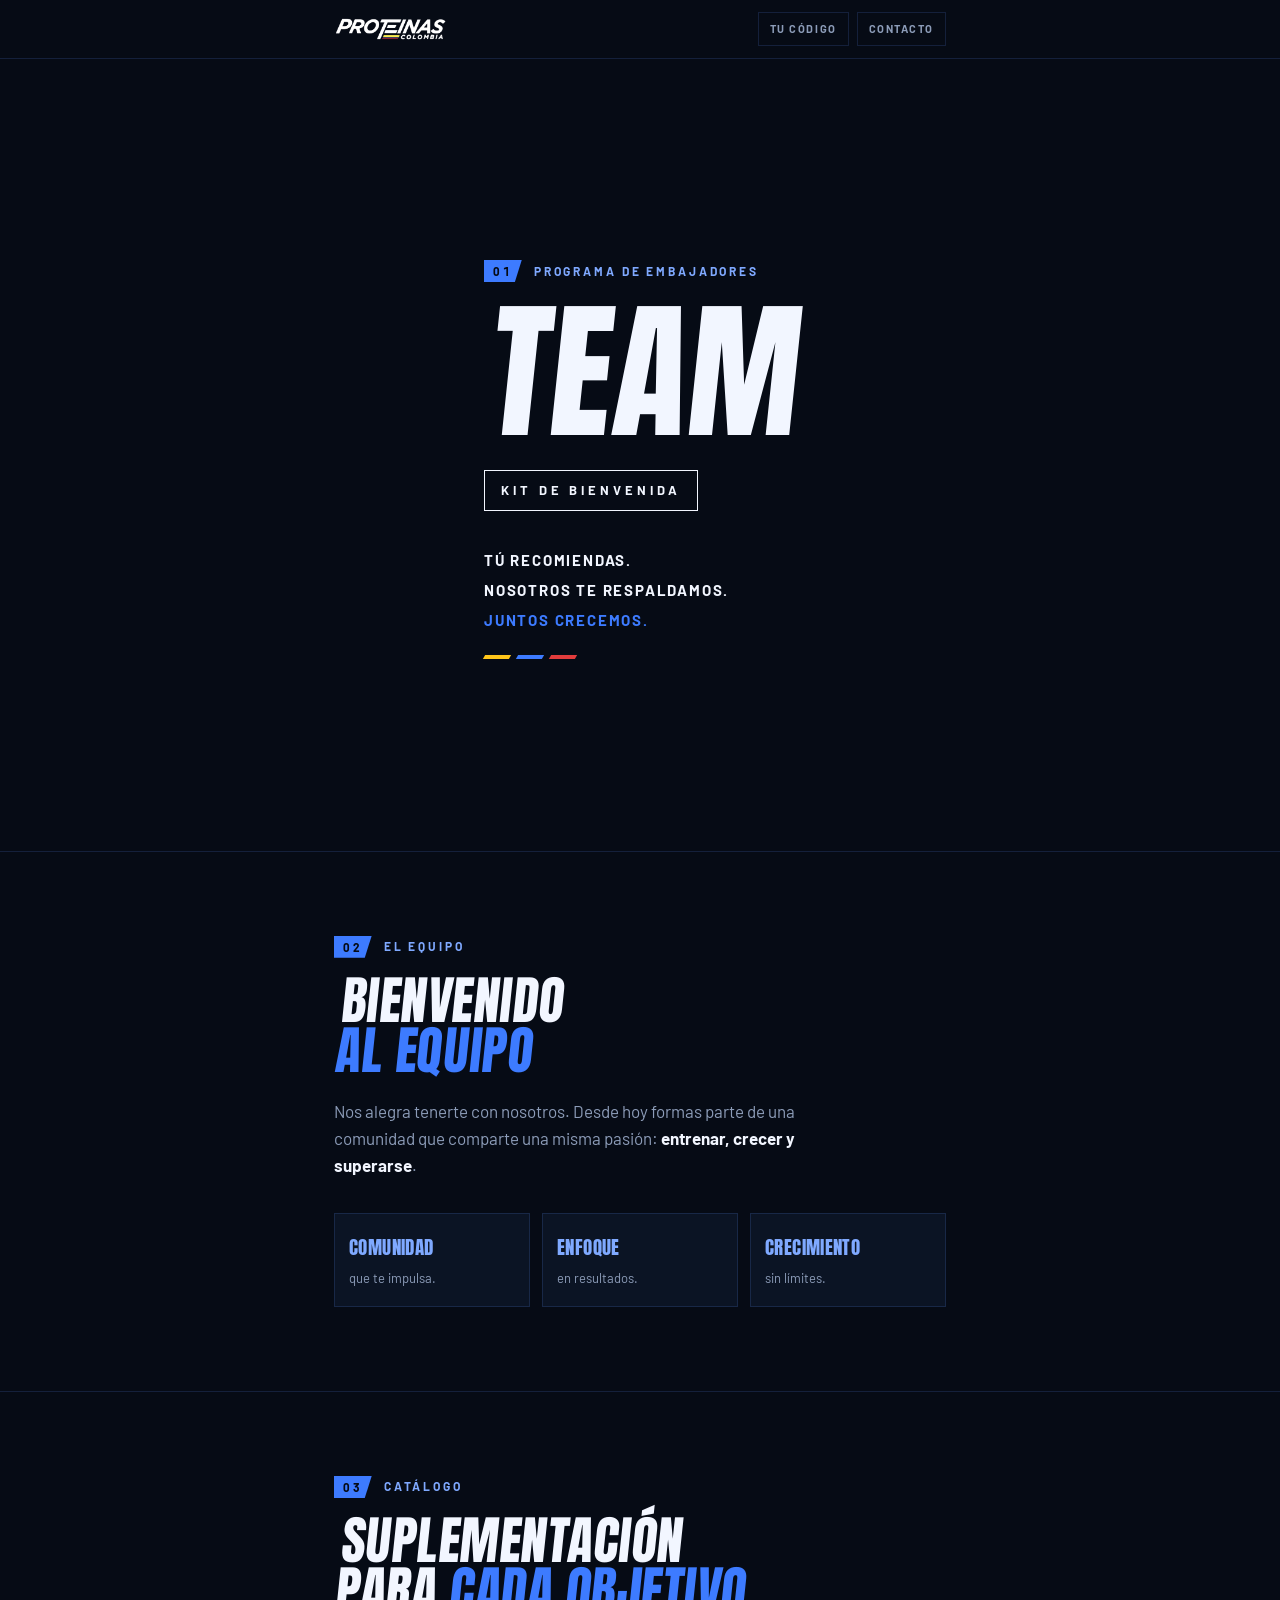
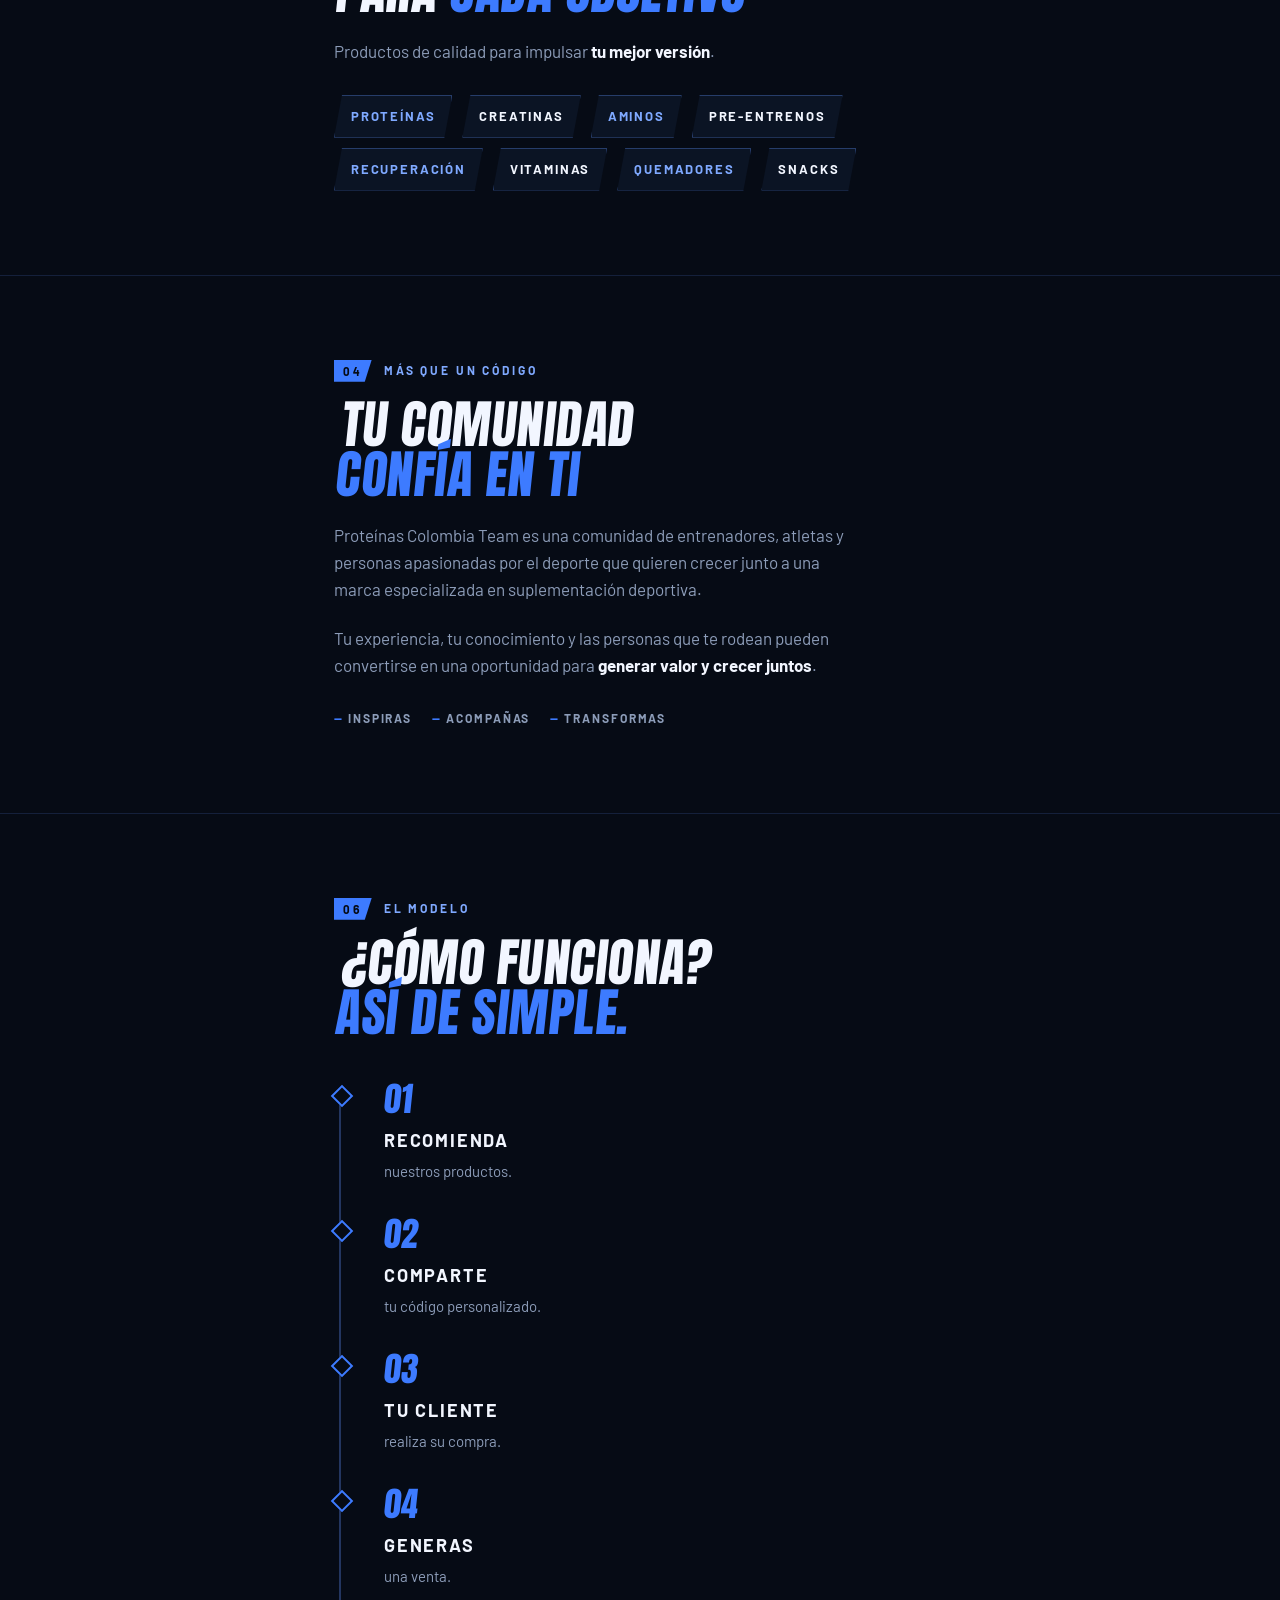
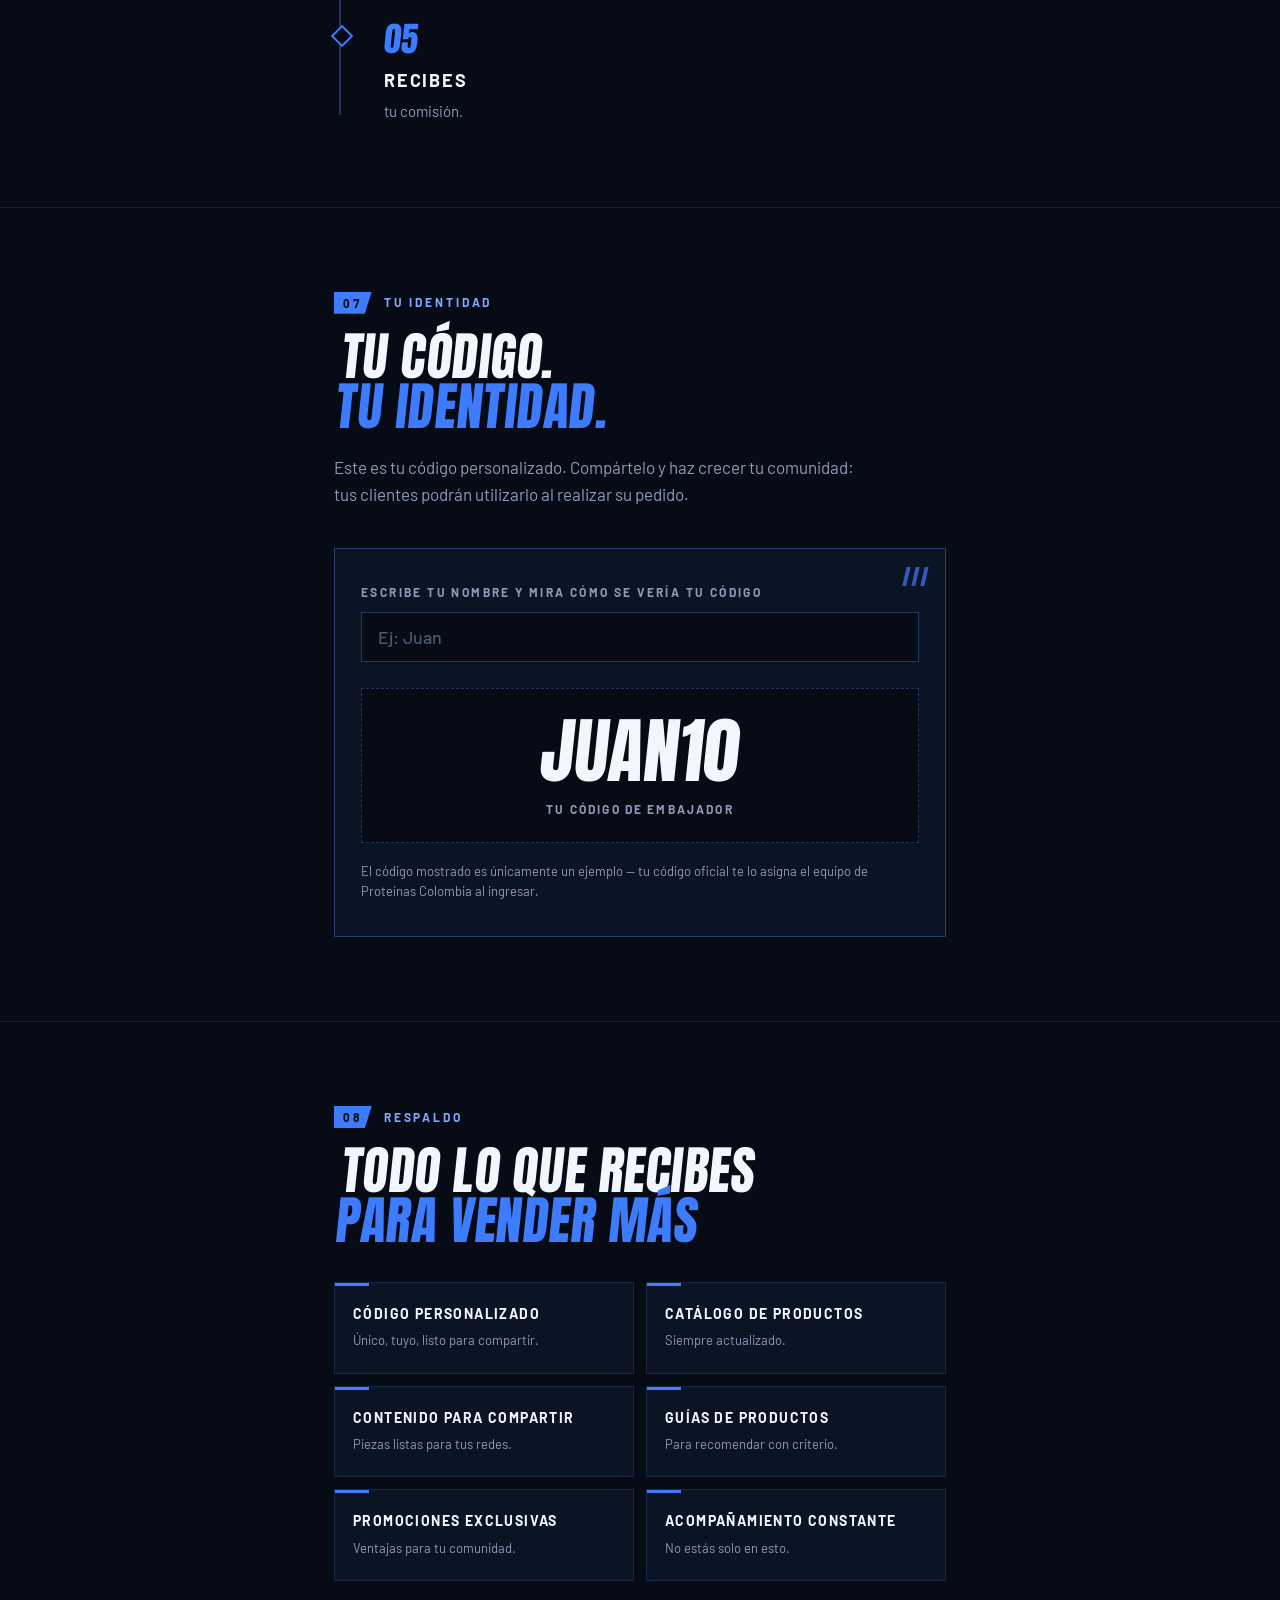
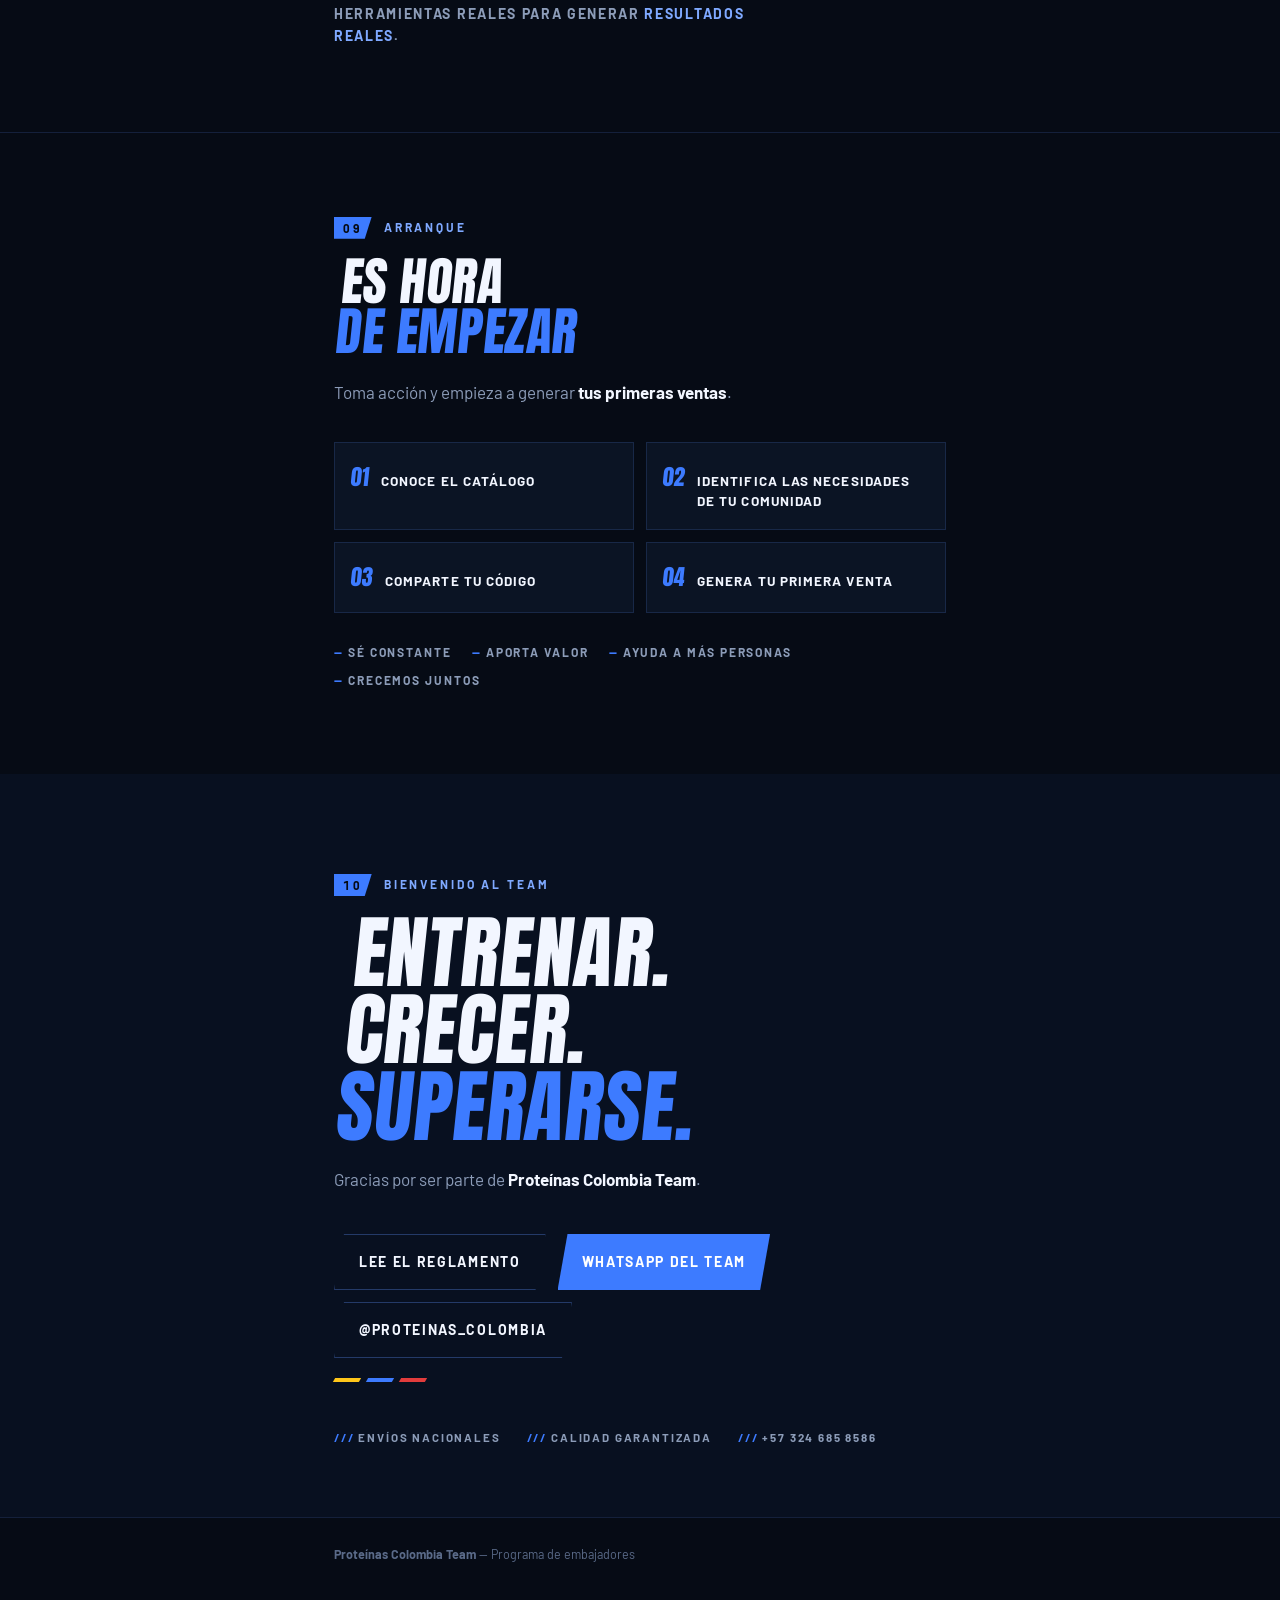
==== commit 4b198c76: "Quitar la etiqueta TEAM del encabezado; el logo queda solo Co-Authored-By: Claude Fable 5 <noreply@a" ====
--- a/web/index.html
+++ b/web/index.html
@@ -82,7 +82,6 @@
 }
 .logo{display:flex;align-items:center;gap:9px;text-decoration:none}
 .logo img{height:24px;width:auto;display:block}
-.logo .teamtag{font-family:var(--display);color:var(--blue);font-size:16px;transform:skewX(-8deg);letter-spacing:.03em;text-transform:uppercase}
 nav.caps{display:flex;gap:8px}
 nav.caps a{
   font-size:11px;font-weight:700;letter-spacing:.14em;text-transform:uppercase;
@@ -270,7 +269,6 @@
   <div class="bar">
     <a class="logo" href="#inicio" aria-label="Proteínas Colombia Team — inicio">
       <img src="[data-uri]" alt="Proteínas Colombia">
-      <span class="teamtag">Team</span>
     </a>
     <nav class="caps" aria-label="Secciones">
       <a href="#codigo-sec">Tu código</a>
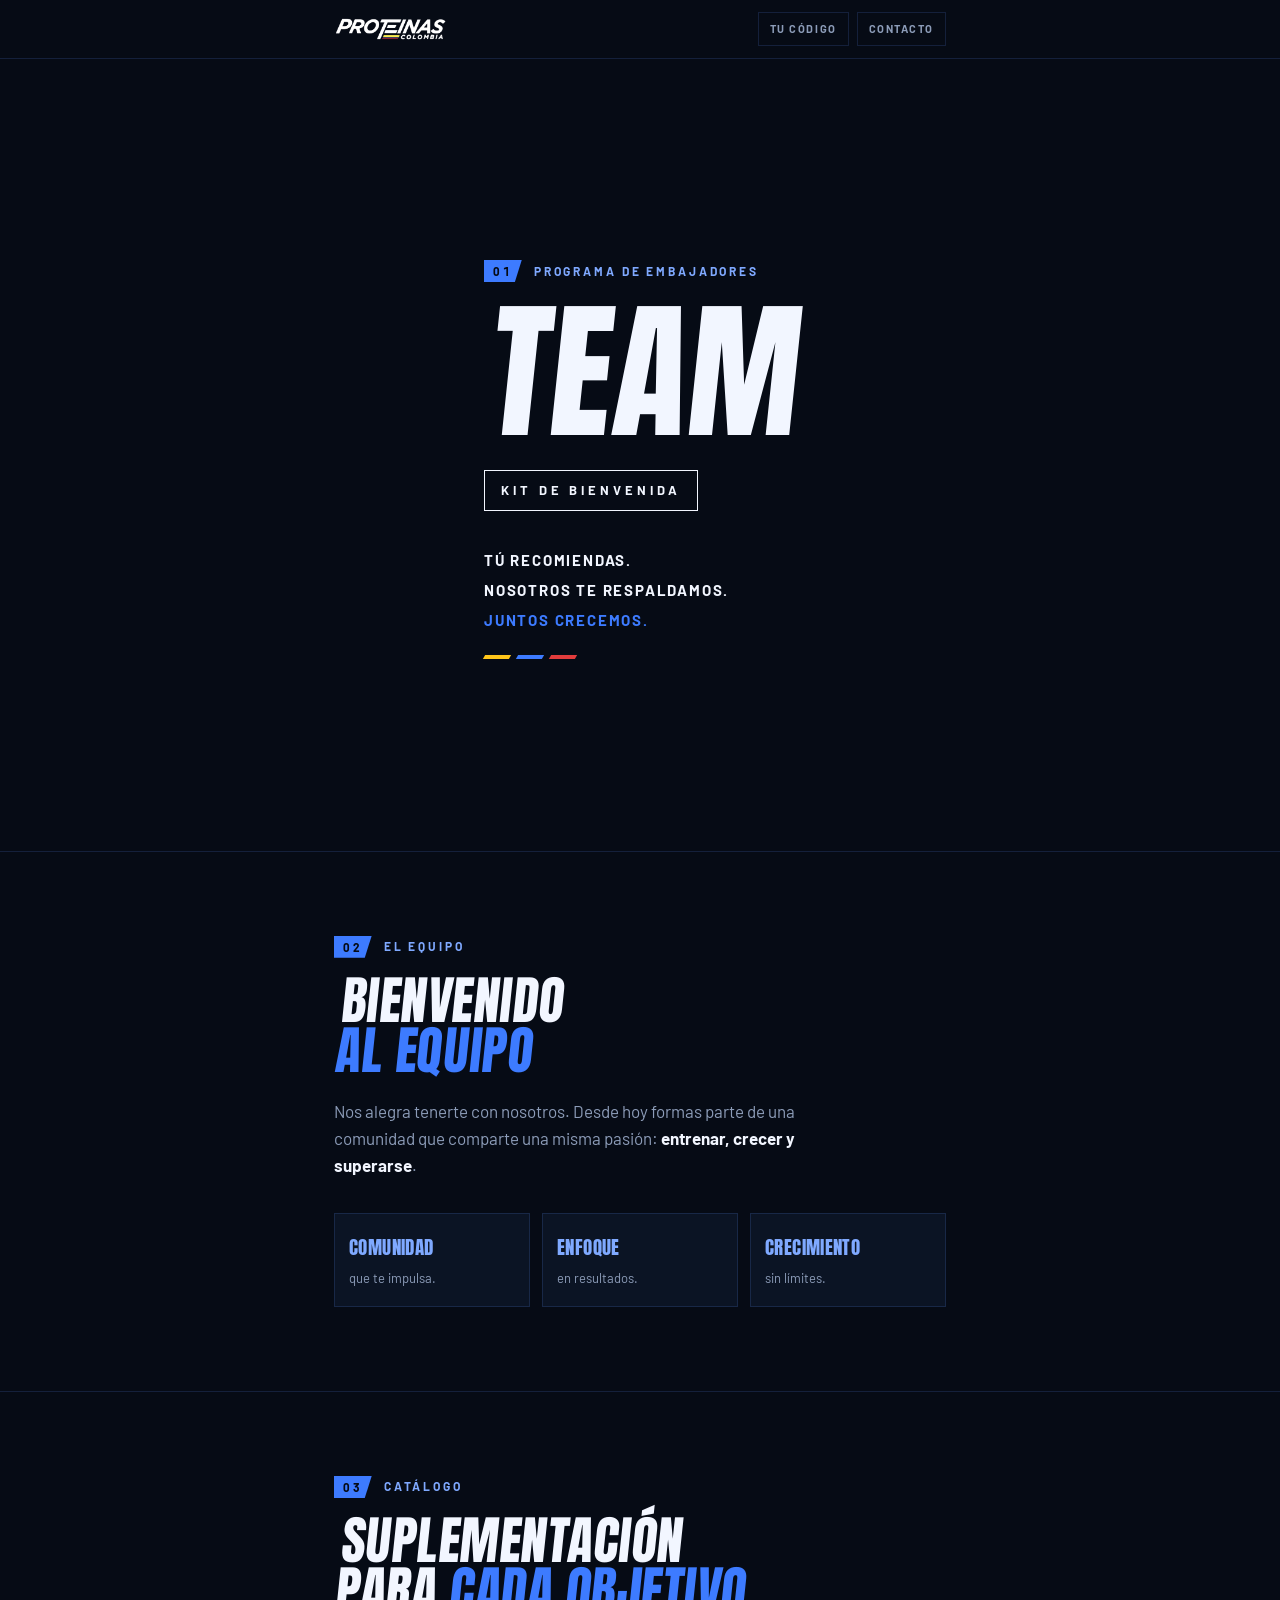
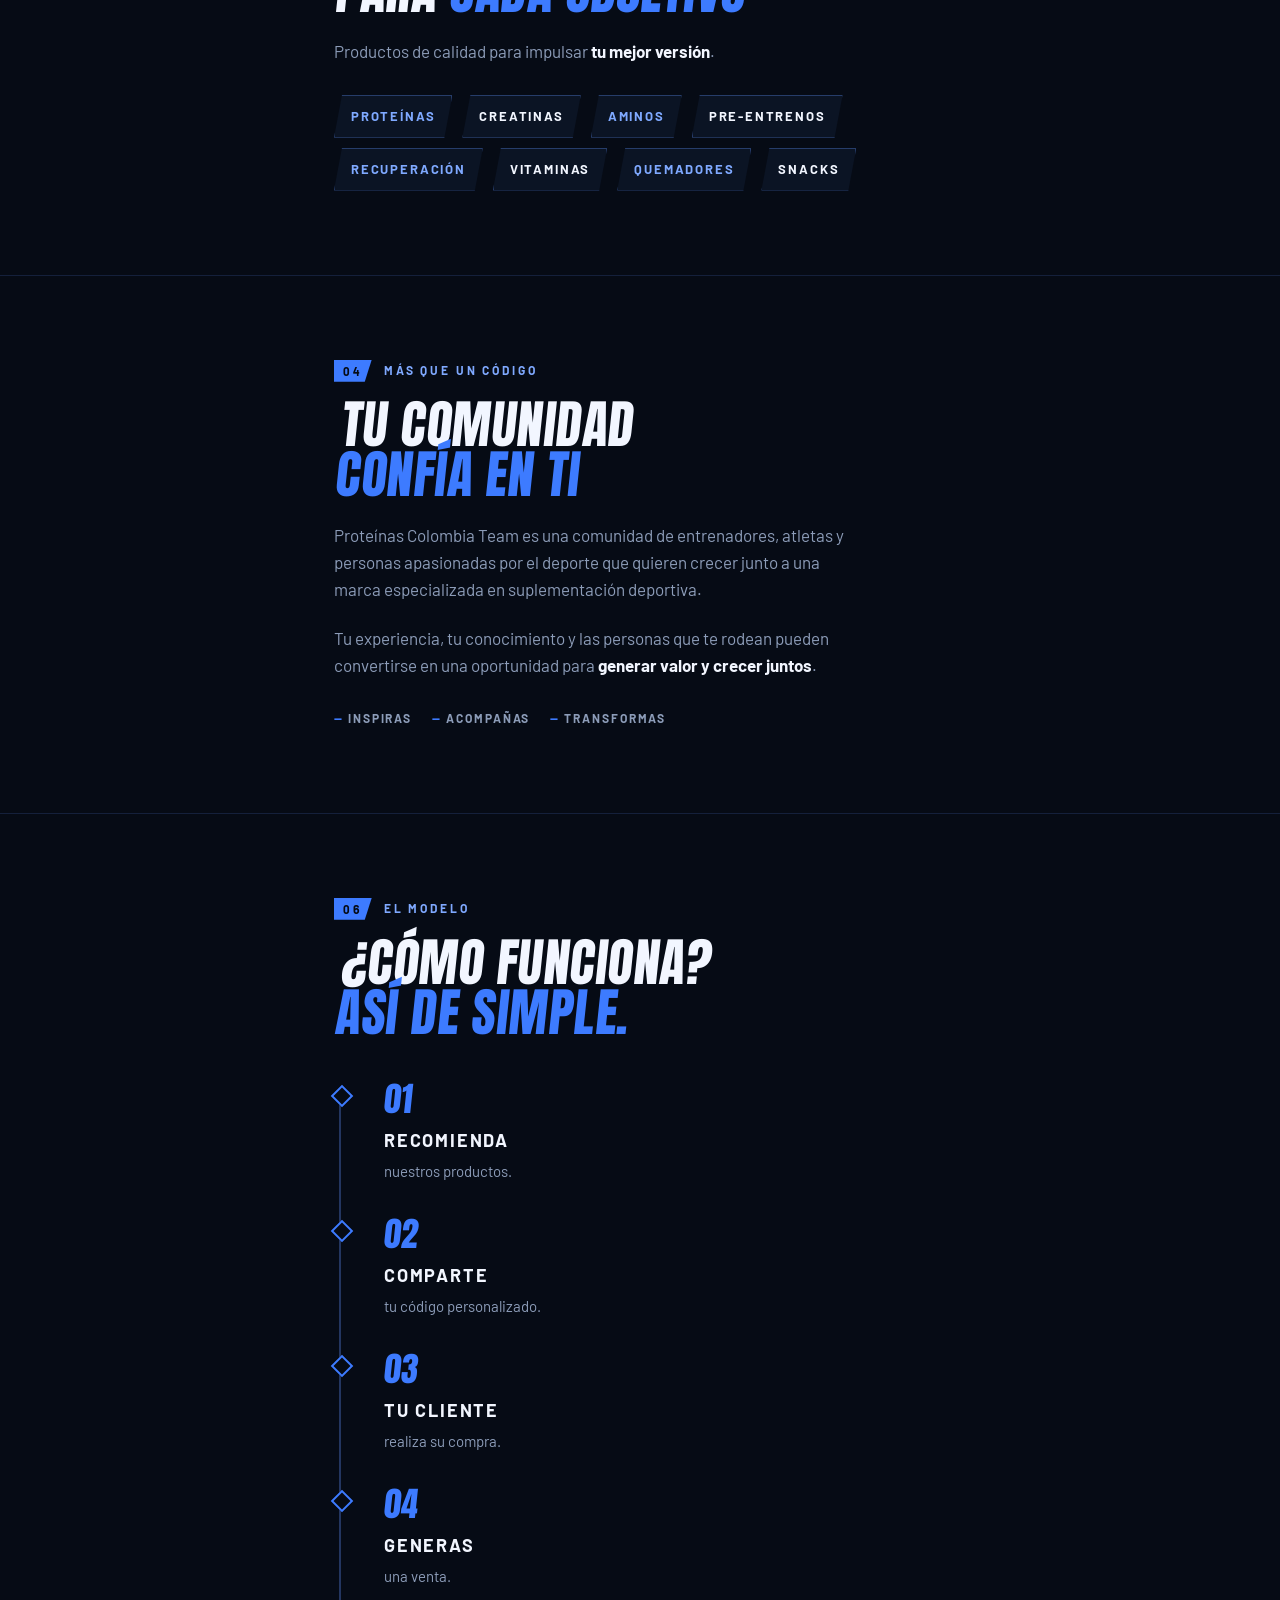
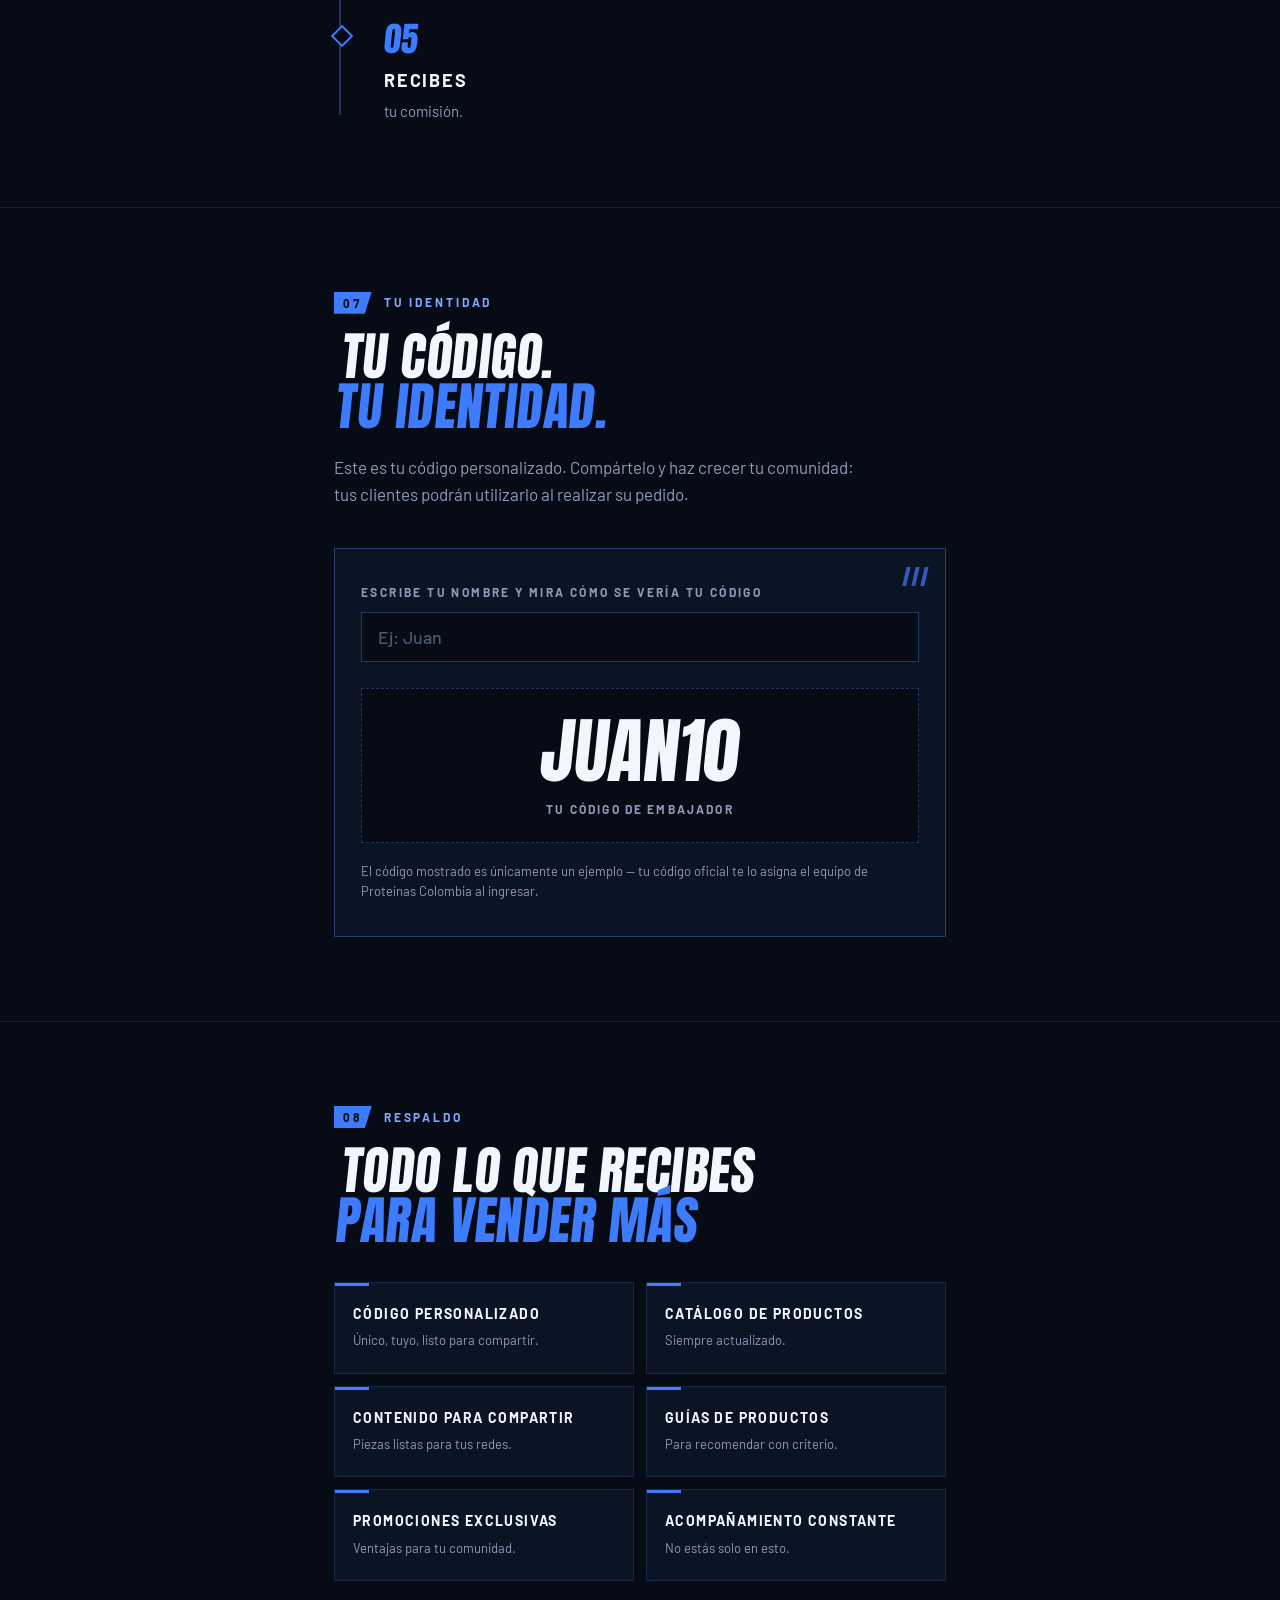
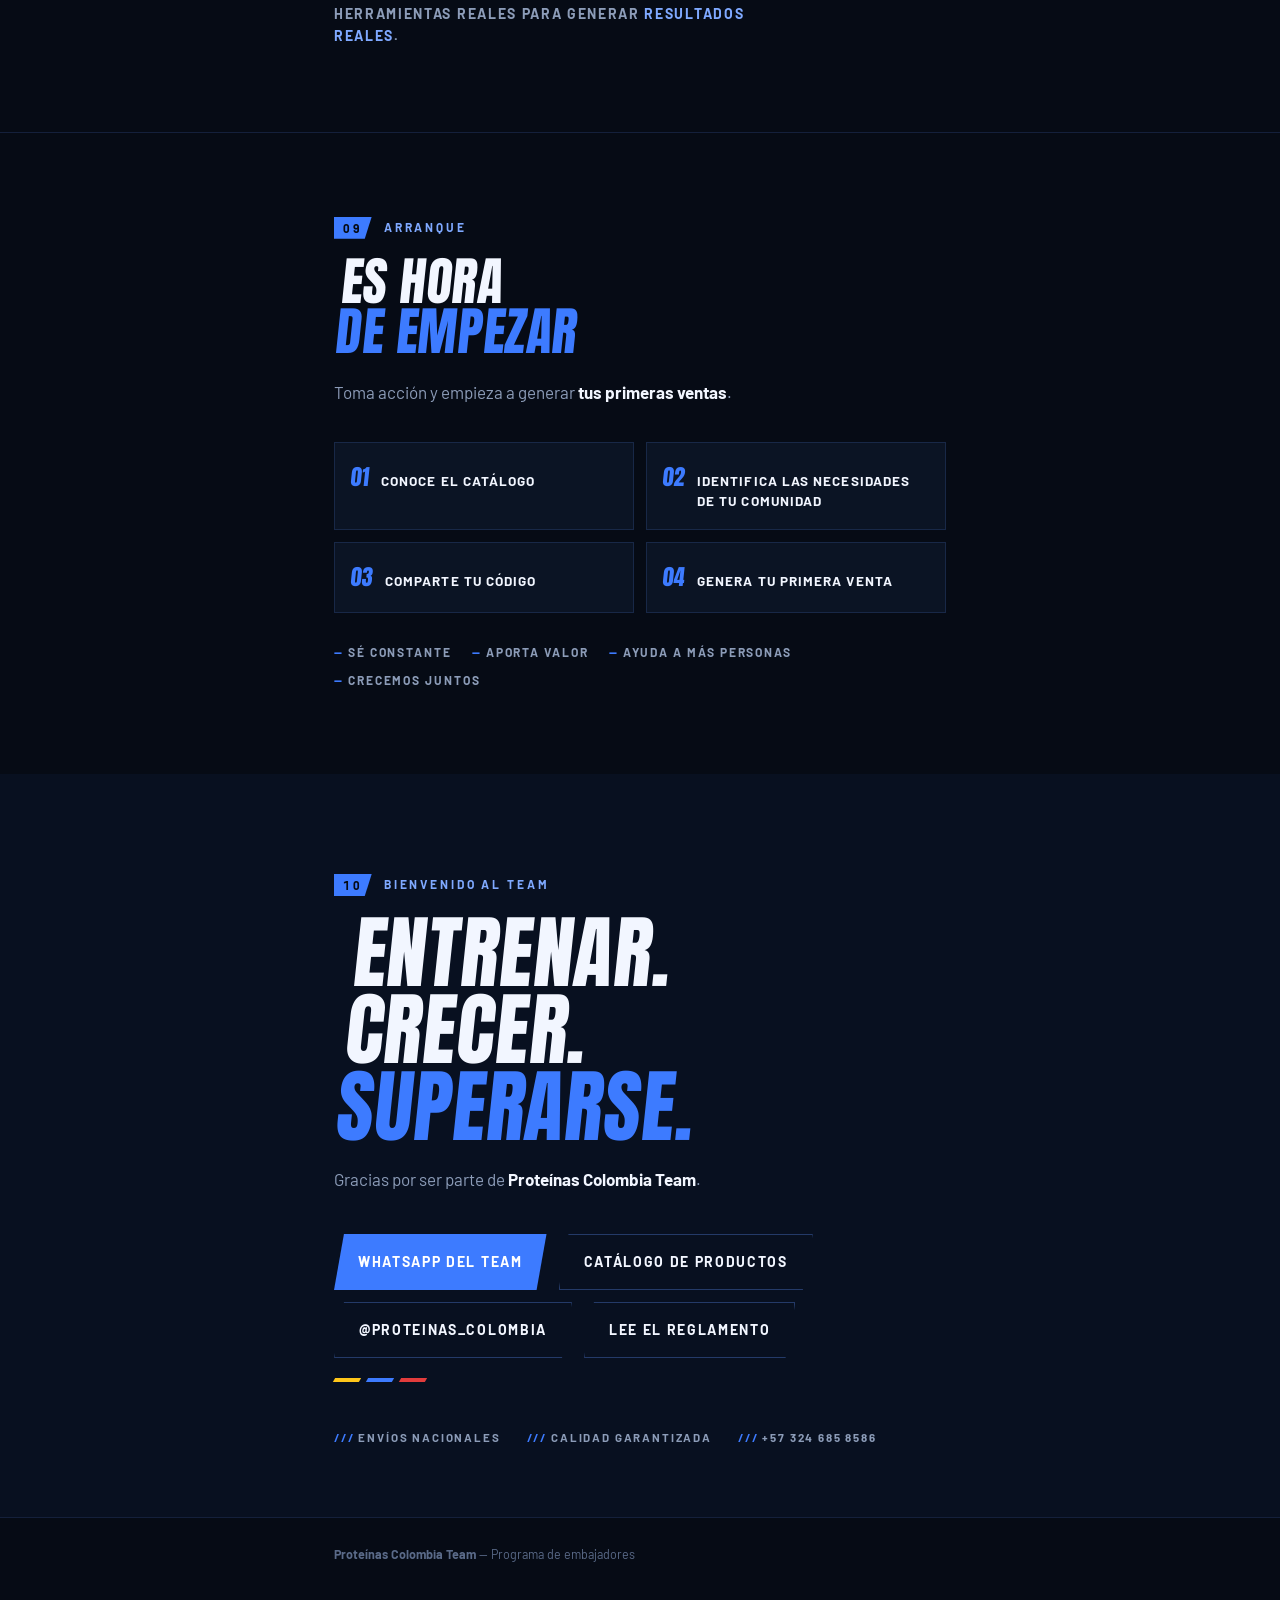
==== commit 6e17b1d6: "Botón de catálogo en el cierre del Kit El catálogo subido por el cliente queda como web/catalogo.pdf" ====
--- a/web/index.html
+++ b/web/index.html
@@ -400,9 +400,10 @@
     <h2 class="display big">Entrenar.<br>Crecer.<br><span class="b">Superarse.</span></h2>
     <p class="lede">Gracias por ser parte de <strong>Proteínas Colombia Team</strong>.</p>
     <div class="ctas">
+      <a class="btn wa" href="https://wa.me/573246858586?text=Hola%2C%20soy%20nuevo%20embajador%20del%20Team%20%F0%9F%92%AA" target="_blank" rel="noopener">WhatsApp del Team</a>
+      <a class="btn ig" href="catalogo.pdf" target="_blank" rel="noopener">Catálogo de productos</a>
+      <a class="btn ig" href="https://instagram.com/proteinas_colombia" target="_blank" rel="noopener">@proteinas_colombia</a>
       <a class="btn ig" href="reglamento.html">Lee el reglamento</a>
-      <a class="btn wa" href="https://wa.me/573246858586?text=Hola%2C%20soy%20nuevo%20embajador%20del%20Team%20%F0%9F%92%AA" target="_blank" rel="noopener">WhatsApp del Team</a>
-      <a class="btn ig" href="https://instagram.com/proteinas_colombia" target="_blank" rel="noopener">@proteinas_colombia</a>
     </div>
     <div class="tricolor"><i></i><i></i><i></i></div>
     <div class="finfo">
